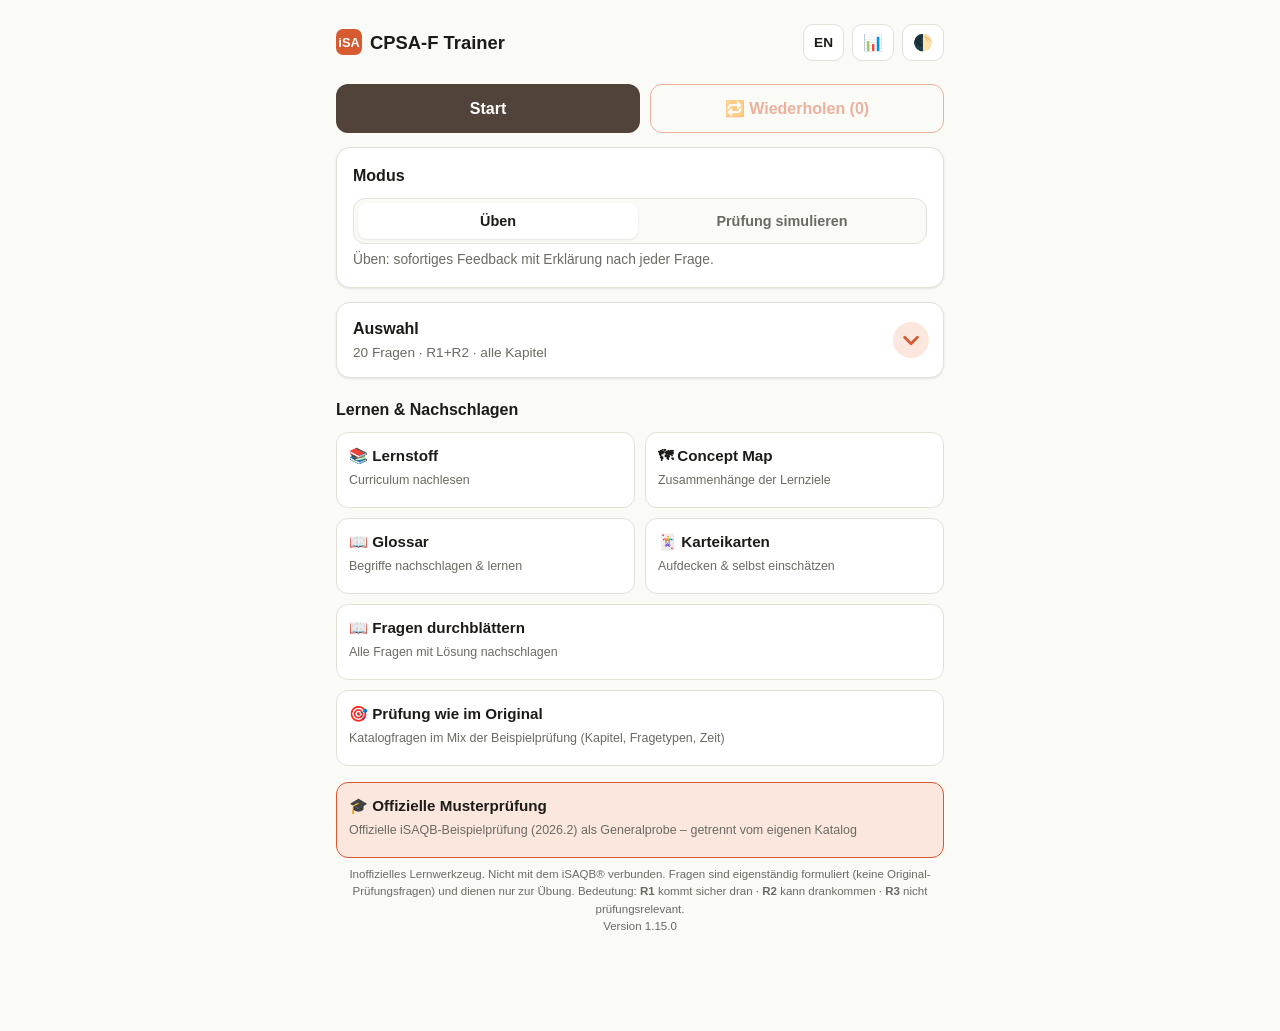
==== index.html @ 464d108c "Work in review findings" ====
<!DOCTYPE html>
<html lang="de">
<head>
<meta charset="UTF-8">
<meta name="viewport" content="width=device-width, initial-scale=1, viewport-fit=cover">
<meta name="theme-color" content="#d85a30">
<meta name="apple-mobile-web-app-capable" content="yes">
<meta name="apple-mobile-web-app-status-bar-style" content="black-translucent">
<meta name="apple-mobile-web-app-title" content="iSAQB Trainer">
<title>iSAQB CPSA-F Trainer</title>
<link rel="stylesheet" href="css/styles.css">
</head>
<body>
<div class="app">
  <header class="top">
    <button class="iconbtn hidden" id="navBack" data-i18n="common.back" style="font-weight:600;font-size:.9rem">← Zurück</button>
    <h1 id="navTitle"><span class="logo">iSA</span> CPSA-F Trainer</h1>
    <div style="display:flex;gap:8px">
      <button class="iconbtn" id="langBtn" title="Language / Sprache" style="font-weight:700;font-size:.85rem">EN</button>
      <button class="iconbtn" id="statsBtn" data-i18n-title="hdr.stats" title="Statistik">📊</button>
      <button class="iconbtn" id="themeBtn" data-i18n-title="hdr.theme" title="Design">🌓</button>
    </div>
  </header>

  <!-- HOME -->
  <section id="home">
    <div class="card" id="resumeCard" style="display:none;border-color:var(--accent)">
      <h2 data-i18n="home.resumeTitle">⏸ Unterbrochene Runde</h2>
      <p class="hint" id="resumeInfo"></p>
      <div class="row" style="margin-top:12px">
        <button class="btn" id="resumeBtn" data-i18n="home.resume" style="flex:2">▶ Fortsetzen</button>
        <button class="btn ghost" id="discardBtn" data-i18n="home.discard" style="flex:1">Verwerfen</button>
      </div>
    </div>
    <div class="row homeactions">
      <button class="btn" id="startBtn" data-i18n="home.start" style="flex:1.5">Start</button>
      <button class="btn secondary" id="srsBtn" style="flex:1.5;padding-left:8px;padding-right:8px;white-space:nowrap">🔁 Wiederholen (0)</button>
    </div>

    <div class="card" style="margin-top:14px">
      <h2 data-i18n="home.mode">Modus</h2>
      <div class="seg" id="modeSeg">
        <button data-mode="practice" class="active" data-i18n="mode.practice">Üben</button>
        <button data-mode="exam" data-i18n="mode.exam">Prüfung simulieren</button>
      </div>
      <p class="hint" id="modeHint">Üben: sofortiges Feedback mit Erklärung nach jeder Frage.</p>
    </div>

    <details class="card seldet" id="selDetails">
      <summary><span class="seltitle" data-i18n="home.sel">Auswahl</span><span class="selsum" id="selSummary"></span></summary>
      <h3 class="selh"><span data-i18n="home.chapters">Kapitel</span> <span class="count-tag" id="chapCount"></span></h3>
      <div class="chips" id="chapterChips"></div>

      <h3 class="selh" data-i18n="home.relevance">Prüfungsrelevanz</h3>
      <div class="chips" id="rChips">
        <span class="chip r active" data-r="R1" data-i18n="r1.chip">R1 · kommt sicher</span>
        <span class="chip r active" data-r="R2" data-i18n="r2.chip">R2 · kann drankommen</span>
        <span class="chip r" data-r="R3" data-i18n="r3.chip">R3 · nicht prüfungsrelevant</span>
      </div>
      <p class="hint" data-i18n="relevance.hint">Standard: R1 + R2. R3 dient nur dem Verständnis.</p>

      <h3 class="selh" data-i18n="home.moreOptions">Weitere Optionen</h3>
      <div class="chips">
        <span class="chip" id="onlyBookmarks" data-i18n="opt.bookmarks">☆ Nur Lesezeichen</span>
        <span class="chip" id="onlyWrong" data-i18n="opt.wrong">✕ Nur falsch beantwortete</span>
        <span class="chip active" id="spacedRep" data-i18n="opt.spaced">↻ Fehler bevorzugen</span>
        <span class="chip active" id="shuffleOpts" data-i18n="opt.shuffle">🔀 Antworten mischen</span>
      </div>
      <label style="display:block;margin-top:12px;font-size:.9rem">
        <span data-i18n="home.numLabel">Anzahl Fragen pro Runde:</span> <b id="numLabel">20</b> <span data-i18n="home.of">von</span> <span id="poolTotal">–</span> <span data-i18n="home.available">verfügbaren</span>
        <input type="range" id="numRange" min="5" max="60" step="5" value="20" style="width:100%;margin-top:6px">
      </label>
    </details>

    <h2 class="homeh" data-i18n="home.learn">Lernen &amp; Nachschlagen</h2>
    <div class="tiles">
      <button class="tile" id="refBtn"><b data-i18n="home.ref">📚 Lernstoff</b><small data-i18n="tile.ref">Curriculum nachlesen</small></button>
      <button class="tile" id="cmBtn"><b data-i18n="home.cm">🗺 Concept Map</b><small data-i18n="tile.cm">Zusammenhänge der Lernziele</small></button>
      <button class="tile" id="glossaryBtn"><b data-i18n="home.glossary">📖 Glossar</b><small data-i18n="tile.gl">Begriffe nachschlagen &amp; lernen</small></button>
      <button class="tile" id="flashBtn"><b data-i18n="home.flash">🃏 Karteikarten</b><small data-i18n="tile.fl">Aufdecken &amp; selbst einschätzen</small></button>
    </div>
    <button class="tile wide" id="browseBtn"><b data-i18n="home.browse">📖 Fragen durchblättern</b><small data-i18n="tile.br">Alle Fragen mit Lösung nachschlagen</small></button>

    <button class="tile wide" id="origMixBtn"><b data-i18n="home.origMix">🎯 Prüfung wie im Original</b><small data-i18n="tile.origMix">Katalogfragen im Mix der Beispielprüfung (Kapitel, Fragetypen, Zeit)</small></button>

    <button class="tile mock" id="mockBtn"><b data-i18n="home.mock">🎓 Offizielle Musterprüfung</b><small data-i18n="tile.mock">Offizielle iSAQB-Beispielprüfung (2026.2) als Generalprobe – getrennt vom eigenen Katalog</small></button>

    <footer class="disc">
      <span data-i18n="footer.disc">Inoffizielles Lernwerkzeug. Nicht mit dem iSAQB® verbunden. Fragen sind eigenständig
      formuliert (keine Original-Prüfungsfragen) und dienen nur zur Übung.
      Bedeutung: <b>R1</b> kommt sicher dran · <b>R2</b> kann drankommen · <b>R3</b> nicht prüfungsrelevant.</span>
      <br>Version <span id="appVersion">1.15.0</span>
    </footer>
  </section>

  <!-- QUIZ -->
  <section id="quiz" class="hidden">
    <div class="qmeta">
      <span id="qCounter">Frage 1/20</span>
      <span id="qScore"></span>
    </div>
    <div class="progress"><i id="progBar" style="width:0%"></i></div>
    <div class="card">
      <div class="qmeta" style="margin-bottom:6px">
        <span><span class="badge" id="qBadge">R1</span> <span class="pts" id="qPts" style="display:none"></span> <span class="lz" id="qChapter" style="margin:0"></span></span>
        <button class="bookmark" id="qBookmark" data-i18n-title="q.bookmark" title="Lesezeichen">☆</button>
      </div>
      <div class="qtext" id="qText"></div>
      <div class="qtype" id="qType"></div>
      <div id="optList"></div>
      <div id="explainBox"></div>
    </div>
  </section>

  <!-- RESULT -->
  <section id="result" class="hidden">
    <div class="card">
      <div class="result-big">
        <div class="score" id="resScore">0%</div>
        <div class="pass" id="resPass"></div>
        <p class="hint" id="resDetail"></p>
      </div>
    </div>
    <div class="card">
      <h2 data-i18n="result.byChapter">Ergebnis pro Kapitel</h2>
      <div id="resByChapter"></div>
    </div>
    <button class="btn secondary" id="reviewAnswersBtn" data-i18n="result.review">🔍 Antworten durchsehen</button>
    <button class="btn" id="againBtn" data-i18n="result.again" style="margin-top:10px">Neue Runde</button>
    <button class="btn secondary" id="reviewWrongBtn" data-i18n="result.reviewWrong" style="margin-top:10px">Falsche wiederholen</button>
    <button class="btn ghost" id="homeBtn" data-i18n="result.home" style="margin-top:10px">Zur Startseite</button>
  </section>

  <!-- STATS -->
  <section id="stats" class="hidden">
    <div class="card">
      <h2 data-i18n="stats.total">Gesamtfortschritt</h2>
      <div class="stat-grid">
        <div class="stat"><div class="num" id="stSeen">0</div><div class="lbl" data-i18n="stats.seen">bearbeitet</div></div>
        <div class="stat"><div class="num" id="stAcc">–</div><div class="lbl" data-i18n="stats.acc">Trefferquote</div></div>
        <div class="stat"><div class="num" id="stMastered">0</div><div class="lbl" data-i18n="stats.mastered">sicher (3× richtig)</div></div>
        <div class="stat"><div class="num" id="stBookmarks">0</div><div class="lbl" data-i18n="stats.bookmarks">Lesezeichen</div></div>
      </div>
    </div>
    <div class="card"><h2 data-i18n="stats.readiness">Prüfungsreife (Schätzung)</h2><div id="readiness"></div></div>
    <div class="card"><h2 data-i18n="stats.coverage">Abdeckung</h2><div id="statCoverage"></div></div>
    <div class="card"><h2 data-i18n="stats.byR">Trefferquote nach Prüfungsrelevanz</h2><div id="statByR"></div></div>
    <div class="card"><h2 data-i18n="stats.byType">Trefferquote nach Fragetyp</h2><div id="statByType"></div><p class="hint" data-i18n="stats.typeHint">A = Einfachauswahl · P = Mehrfachauswahl · K = Zuordnung</p></div>
    <div class="card">
      <h2 data-i18n="stats.byChapter">Trefferquote pro Kapitel</h2>
      <div id="statByChapter"></div>
    </div>
    <div class="card"><h2 data-i18n="stats.weak">Schwächste Kapitel</h2><div id="statWeak"></div></div>
    <div class="card"><h2 data-i18n="stats.examHist">Prüfungshistorie</h2><div id="statExamHist"></div></div>
    <button class="btn secondary" id="dataBtn" data-i18n="stats.data">💾 Daten sichern / laden</button>
    <button class="btn ghost" id="resetBtn" data-i18n="home.reset" style="margin-top:10px">Fortschritt zurücksetzen</button>
    <button class="btn ghost" id="statsHomeBtn" data-i18n="common.back" style="margin-top:10px">Zurück</button>
  </section>

  <!-- DATA (Export/Import) -->
  <section id="data" class="hidden">
    <div class="card">
      <h2 data-i18n="data.exportTitle">Fortschritt sichern (Export)</h2>
      <p class="hint" data-i18n="data.exportHint">Diesen Text kopieren oder als Datei speichern – als Backup oder um ihn auf einem anderen Gerät/Browser einzuspielen.</p>
      <textarea id="exportArea" class="ta" rows="5" readonly></textarea>
      <div class="row" style="margin-top:8px">
        <button class="btn secondary" id="copyExportBtn" data-i18n="data.copy">Kopieren</button>
        <button class="btn secondary" id="downloadExportBtn" data-i18n="data.asFile">Als Datei</button>
      </div>
    </div>
    <div class="card">
      <h2 data-i18n="data.importTitle">Fortschritt laden (Import)</h2>
      <p class="hint" data-i18n="data.importHint">Gesicherten Text einfügen und importieren. <b>Achtung:</b> ersetzt den aktuellen Fortschritt auf diesem Gerät.</p>
      <textarea id="importArea" class="ta" rows="5" data-i18n-ph="data.importPh" placeholder="Hier den gesicherten Text einfügen …"></textarea>
      <button class="btn" id="importBtn" data-i18n="data.import" style="margin-top:8px">Importieren</button>
    </div>
    <button class="btn ghost" id="dataHomeBtn" data-i18n="data.backToStats">Zurück zur Statistik</button>
  </section>

  <!-- FLASHCARDS -->
  <section id="flash" class="hidden">
    <div class="qmeta"><span id="flashCounter">Karte 1/1</span><span id="flashScore"></span></div>
    <div class="progress"><i id="flashProg" style="width:0%"></i></div>
    <div class="card">
      <div class="qmeta" style="margin-bottom:6px"><span><span class="badge" id="flashBadge">R1</span> <span class="lz" id="flashChapter" style="margin:0"></span></span></div>
      <div class="qtext" id="flashQ"></div>
      <div id="flashBody"></div>
    </div>
  </section>

  <!-- BROWSE -->
  <section id="browse" class="hidden">
    <div class="card"><h2 id="browseTitle" data-i18n="browse.title">Fragen durchblättern</h2><p class="hint" data-i18n="browse.hint">Tippe eine Frage an, um die Lösung ein-/auszublenden. Nutzt die Filter (Kapitel & Prüfungsrelevanz) von der Startseite.</p></div>
    <div id="browseList"></div>
    <button class="btn ghost" id="browseHomeBtn" data-i18n="common.back">Zurück</button>
  </section>

  <!-- LERNSTOFF / REFERENZ -->
  <section id="reference" class="hidden">
    <button class="btn secondary hidden" id="refBackBtn" style="margin:0 0 12px">← Zurück</button>
    <div class="card">
      <h2 data-i18n="ref.title">📚 Lernstoff</h2>
      <div id="refIntro" class="refintro"></div>
      <input id="refSearch" class="refsearch" type="search" data-i18n-ph="ref.searchPh" placeholder="Suchen: Thema, Stichwort oder LZ-Nummer …" autocomplete="off">
    </div>
    <div id="refList"></div>
    <button class="btn ghost" id="refHomeBtn" data-i18n="common.back">Zurück</button>
  </section>

  <!-- CONCEPT MAP -->
  <section id="conceptmap" class="hidden">
    <div class="card">
      <h2 data-i18n="cm.title">🗺 Concept Map</h2>
      <p class="hint" data-i18n="cm.hint">Zeigt Zusammenhänge zwischen den 38 Lernzielen. Lernziel antippen → Kurzbeschreibung, Verknüpfungen und „Im Lernstoff öffnen".</p>
    </div>
    <div class="cm-controls">
      <div class="cm-legend">
        <span class="cm-legend-item"><span class="cm-dot r1"></span><span data-i18n="cm.r1">R1 · wird geprüft</span></span>
        <span class="cm-legend-item"><span class="cm-dot r2"></span><span data-i18n="cm.r2">R2 · kann geprüft werden</span></span>
        <span class="cm-legend-item"><span class="cm-dot r3"></span><span data-i18n="cm.r3">R3 · nicht geprüft</span></span>
      </div>
      <div class="cm-toggle-row">
        <span data-i18n="cm.onlyR12">Nur R1/R2</span>
        <label class="cm-switch"><input type="checkbox" id="cmR3toggle" onchange="cmToggleR3(this.checked)"><span class="cm-track"></span><span class="cm-knob"></span></label>
      </div>
    </div>
    <div id="cmDetail" class="cm-detail"><div class="cm-placeholder" data-i18n="cm.placeholder">Wähle ein Lernziel aus der Übersicht, um Details und Verknüpfungen zu sehen.</div></div>
    <div class="cm-grid" id="cmGrid"></div>
    <button class="btn ghost" id="cmHomeBtn" data-i18n="common.back" style="margin-top:14px">Zurück</button>
  </section>

  <!-- GLOSSAR -->
  <section id="glossary" class="hidden">
    <div class="card">
      <h2 id="glTitle">📖 Glossar</h2>
      <div id="glIntro" class="refintro"></div>
      <input id="glSearch" class="refsearch" type="search" placeholder="Begriff suchen …" autocomplete="off">
      <div id="glFilter" class="chips" style="margin-top:10px">
        <span class="chip r active" data-r="R1">R1</span>
        <span class="chip r active" data-r="R2">R2</span>
        <span class="chip r active" data-r="R3">R3</span>
      </div>
      <button class="btn secondary" id="glStudyBtn" style="margin-top:10px">🃏 Begriffe lernen</button>
    </div>
    <div id="glProgress"></div>
    <div id="glList"></div>
    <div id="glStudy" class="hidden"></div>
    <button class="btn ghost" id="glHomeBtn" data-i18n="common.back">Zurück</button>
  </section>

  <!-- MUSTERPRÜFUNG (offizielle iSAQB-Beispielprüfung) -->
  <section id="mockexam" class="hidden">
    <div class="card">
      <h2 data-i18n="mock.title">🎓 Offizielle Musterprüfung</h2>
      <p class="hint" id="mockMeta"></p>
      <p data-i18n="mock.desc" style="font-size:.92rem;margin:12px 0 0">Dies ist die offizielle <b>iSAQB®-CPSA-F®-Beispielprüfung</b> (Dokumentversion 2026.2) — dieselben 38 Fragen wie im offiziellen PDF, im echten Prüfungsformat mit Timer, Punkten und 60-%-Grenze. Ideal als Generalprobe kurz vor der echten Prüfung.</p>
      <p class="hint" id="mockLast" style="display:none;margin-top:10px"></p>
      <button class="btn" id="mockStartBtn" data-i18n="mock.start" style="margin-top:14px">Musterprüfung starten</button>
      <p class="hint" data-i18n="mock.source" style="margin-top:14px">Quelle &amp; © <b>iSAQB® e. V.</b> — CPSA-F® Beispielprüfung 2026.2 (Curriculum 2025.1). Nutzung zur Prüfungsvorbereitung gemäß den Nutzungsbedingungen der Beispielprüfung. <a href="https://public.isaqb.org/foundation-exam-questions/mock-de.pdf" target="_blank" rel="noopener">Original-PDF</a></p>
    </div>
    <button class="btn ghost" id="mockHomeBtn" data-i18n="common.back" style="margin-top:4px">Zurück</button>
  </section>

  <!-- REVIEW -->
  <section id="review" class="hidden">
    <div class="card">
      <h2 id="reviewTitle" data-i18n="review.title">Antworten durchsehen</h2>
      <p class="hint" data-i18n="review.hint">Falsch oder nur teilweise richtig beantwortete Fragen – mit deiner Wahl und der richtigen Lösung.</p>
    </div>
    <div id="reviewList"></div>
    <button class="btn ghost" id="reviewBackBtn" data-i18n="review.back" style="margin-top:4px">Zurück zum Ergebnis</button>
  </section>
</div>

<!-- FIXED ACTION BAR (quiz) -->
<div class="fixedbar hidden" id="quizBar">
  <div class="inner">
    <button class="btn secondary" id="quitBtn" data-i18n="bar.pause" style="flex:0 0 90px">Pause</button>
    <button class="btn secondary hidden" id="prevBtn" style="flex:0 0 110px">← Zurück</button>
    <button class="btn" id="primaryBtn">Prüfen</button>
  </div>
</div>

<!-- FIXED ACTION BAR (flashcards) -->
<div class="fixedbar hidden" id="flashBar">
  <div class="inner" id="flashActions"></div>
</div>

<script src="js/questions.js"></script>
<script src="js/questions_en.js"></script>
<script src="js/reference.js"></script>
<script src="js/reference_en.js"></script>
<script src="js/conceptmap.js"></script>
<script src="js/conceptmap_en.js"></script>
<script src="js/glossary.js"></script>
<script src="js/mockexam.js"></script>
<script src="js/store.js"></script>
<script src="js/i18n.js"></script>
<script src="js/quiz.js"></script>
<script src="js/screens.js"></script>
<script src="js/app.js"></script>
<script src="js/update.js"></script>
</body>
</html>
---- css/styles.css ----
:root{
    --bg:#fafaf7; --card:#ffffff; --text:#1c1b18; --muted:#6b6a63;
    --border:#e3e1d7; --accent:#d85a30; --accent-soft:#fbe7dd; --primary:#52433a;
    --correct:#0f6e56; --correct-bg:#e1f5ee; --wrong:#c0392b; --wrong-bg:#f7ddd7;
    --r1:#0f6e56; --r1-bg:#e1f5ee; --r1-bd:#5dcaa5;
    --r2:#185fa5; --r2-bg:#e6f1fb; --r2-bd:#85b7eb;
    --r3:#86847a; --r3-bg:#f1efe8; --r3-bd:#c9c7bc;
    --shadow:0 1px 3px rgba(0,0,0,.06),0 1px 2px rgba(0,0,0,.04);
  }
  @media (prefers-color-scheme: dark){
    :root{
      --bg:#161613; --card:#201f1b; --text:#edebe2; --muted:#a8a69b;
      --border:#38362e; --accent:#cf7f60; --accent-soft:#33231a; --primary:#6e5a4c;
      --correct:#5dcaa5; --correct-bg:#14332b; --wrong:#e8836f; --wrong-bg:#3a1e18;
      --r1:#5dcaa5; --r1-bg:#14332b; --r1-bd:#1d6e56;
      --r2:#85b7eb; --r2-bg:#12283a; --r2-bd:#1d5c95;
      --r3:#8b8980; --r3-bg:#26251e; --r3-bd:#3d3b32;
      --shadow:0 1px 3px rgba(0,0,0,.4);
    }
  }
  [data-theme="light"]{
    --bg:#fafaf7; --card:#ffffff; --text:#1c1b18; --muted:#6b6a63; --border:#e3e1d7;
    --accent:#d85a30; --accent-soft:#fbe7dd; --primary:#52433a; --correct:#0f6e56; --correct-bg:#e1f5ee;
    --wrong:#c0392b; --wrong-bg:#f7ddd7;
    --r1:#0f6e56; --r1-bg:#e1f5ee; --r1-bd:#5dcaa5;
    --r2:#185fa5; --r2-bg:#e6f1fb; --r2-bd:#85b7eb;
    --r3:#86847a; --r3-bg:#f1efe8; --r3-bd:#c9c7bc;
  }
  [data-theme="dark"]{
    --bg:#161613; --card:#201f1b; --text:#edebe2; --muted:#a8a69b; --border:#38362e;
    --accent:#cf7f60; --accent-soft:#33231a; --primary:#6e5a4c; --correct:#5dcaa5; --correct-bg:#14332b;
    --wrong:#e8836f; --wrong-bg:#3a1e18;
    --r1:#5dcaa5; --r1-bg:#14332b; --r1-bd:#1d6e56;
    --r2:#85b7eb; --r2-bg:#12283a; --r2-bd:#1d5c95;
    --r3:#8b8980; --r3-bg:#26251e; --r3-bd:#3d3b32;
  }
  *{box-sizing:border-box;-webkit-tap-highlight-color:transparent}
  html,body{margin:0;padding:0}
  body{
    font-family:-apple-system,BlinkMacSystemFont,"Segoe UI",Roboto,Helvetica,Arial,sans-serif;
    background:var(--bg);color:var(--text);line-height:1.5;
    padding:0 env(safe-area-inset-right) env(safe-area-inset-bottom) env(safe-area-inset-left);
    -webkit-text-size-adjust:100%;
  }
  .app{max-width:640px;margin:0 auto;padding:0 16px 96px}
  header.top{display:flex;align-items:center;justify-content:space-between;margin:0 -16px 12px;padding:calc(env(safe-area-inset-top,0px) + 24px) 16px 10px;gap:8px;position:sticky;top:0;z-index:6;background:var(--bg);border-bottom:1px solid transparent}
  header.top.sub{border-bottom-color:var(--border)}
  header.top.sub h1{display:none}
  #navBack{margin-right:auto;min-height:40px}
  header.top h1{font-size:1.15rem;margin:0;display:flex;align-items:center;gap:8px}
  .logo{width:26px;height:26px;border-radius:7px;background:var(--accent);color:#fff;display:grid;place-items:center;font-weight:700;font-size:.8rem}
  .iconbtn{background:var(--card);border:1px solid var(--border);border-radius:10px;padding:8px 10px;color:var(--text);font-size:1rem;cursor:pointer}
  .card{background:var(--card);border:1px solid var(--border);border-radius:14px;padding:16px;box-shadow:var(--shadow);margin-bottom:14px}
  h2{font-size:1rem;margin:0 0 10px}
  p.hint{color:var(--muted);font-size:.86rem;margin:6px 0 0}
  .chips{display:flex;flex-wrap:wrap;gap:8px}
  .chip{border:1px solid var(--border);background:var(--card);color:var(--text);border-radius:999px;padding:8px 12px;font-size:.85rem;cursor:pointer;user-select:none;transition:all .12s}
  .chip.active{background:var(--accent-soft);border-color:var(--accent);color:var(--accent)}
  .chip.r.active{opacity:1}
  .chip.r[data-r="R1"].active{background:var(--r1-bg);border-color:var(--r1-bd);color:var(--r1)}
  .chip.r[data-r="R2"].active{background:var(--r2-bg);border-color:var(--r2-bd);color:var(--r2)}
  .chip.r[data-r="R3"].active{background:var(--r3-bg);border-color:var(--r3-bd);color:var(--r3)}
  .btn{display:block;width:100%;border:none;border-radius:12px;padding:14px;font-size:1rem;font-weight:600;cursor:pointer;background:var(--primary);color:#fff;margin-top:8px}
  .btn.secondary{background:transparent;color:var(--accent);border:1px solid var(--accent)}
  .btn.ghost{background:transparent;color:var(--muted);border:1px solid var(--border);font-weight:500}
  .btn:disabled{opacity:.45;cursor:not-allowed}
  .row{display:flex;gap:10px}
  .row .btn{margin-top:0}
  .seg{display:flex;background:var(--bg);border:1px solid var(--border);border-radius:12px;padding:4px;gap:4px}
  .seg button{flex:1;border:none;background:transparent;color:var(--muted);padding:10px;border-radius:9px;font-size:.9rem;font-weight:600;cursor:pointer}
  .seg button.active{background:var(--card);color:var(--text);box-shadow:var(--shadow)}
  /* Quiz */
  .qmeta{display:flex;align-items:center;justify-content:space-between;margin-bottom:10px;font-size:.8rem;color:var(--muted)}
  .badge{display:inline-block;font-size:.72rem;font-weight:700;padding:3px 8px;border-radius:999px;border:1px solid var(--border)}
  .badge.r1{background:var(--r1-bg);color:var(--r1);border-color:var(--r1-bd)}
  .badge.r2{background:var(--r2-bg);color:var(--r2);border-color:var(--r2-bd)}
  .badge.r3{background:var(--r3-bg);color:var(--r3);border-color:var(--r3-bd)}
  .progress{height:6px;background:var(--border);border-radius:999px;overflow:hidden;margin-bottom:14px}
  .progress > i{display:block;height:100%;background:var(--accent);transition:width .25s}
  .qtext{font-size:1.08rem;font-weight:600;margin:4px 0 4px}
  .qtype{font-size:.78rem;color:var(--muted);margin-bottom:12px}
  .pts{display:inline-block;font-size:.72rem;font-weight:700;padding:3px 8px;border-radius:999px;background:var(--accent-soft);color:var(--accent)}
  .timer{font-variant-numeric:tabular-nums;font-weight:700}
  .timer.warn{color:var(--wrong)}
  .krow{border:1px solid var(--border);border-radius:12px;padding:10px 12px;margin-bottom:10px;background:var(--card)}
  .kstmt{font-size:.92rem;margin-bottom:8px}
  .kcats{display:flex;gap:8px}
  .kcat{flex:1;border:1.5px solid var(--border);background:var(--card);color:var(--text);border-radius:9px;padding:10px 8px;font-size:.82rem;font-weight:600;cursor:pointer;line-height:1.2}
  .kcat.sel{border-color:var(--accent);background:var(--accent-soft);color:var(--accent)}
  .kcat.correct{border-color:var(--correct);background:var(--correct-bg);color:var(--correct)}
  .kcat.wrong{border-color:var(--wrong);background:var(--wrong-bg);color:var(--wrong)}
  .kcat.miss{border-style:dashed;border-color:var(--correct);color:var(--correct)}
  .kcat:disabled{cursor:default}
  .revopt{padding:7px 10px;border-radius:8px;margin:4px 0;font-size:.9rem;border:1px solid var(--border)}
  .revopt.revok{background:var(--correct-bg);border-color:var(--correct);color:var(--correct)}
  .revopt.revno{background:var(--wrong-bg);border-color:var(--wrong);color:var(--wrong)}
  .revrow{padding:7px 0;font-size:.9rem;border-bottom:1px solid var(--border)}
  .revrow:last-child{border-bottom:none}
  .revok{color:var(--correct)}
  .revno{color:var(--wrong)}
  .ta{width:100%;box-sizing:border-box;font-family:ui-monospace,Menlo,Consolas,monospace;font-size:.8rem;border:1px solid var(--border);border-radius:8px;padding:8px;background:var(--bg);color:var(--text);resize:vertical}
  .weakrow{display:flex;align-items:center;justify-content:space-between;gap:10px;padding:8px 0;border-bottom:1px solid var(--border);font-size:.9rem}
  .weakrow:last-child{border-bottom:none}
  .weakrow button{flex:none;border:1px solid var(--accent);background:transparent;color:var(--accent);border-radius:8px;padding:6px 12px;font-size:.82rem;font-weight:600;cursor:pointer}
  .histrow{display:flex;align-items:center;justify-content:space-between;gap:8px;padding:7px 0;border-bottom:1px solid var(--border);font-size:.85rem}
  .histrow:last-child{border-bottom:none}
  .pill{display:inline-block;font-size:.72rem;font-weight:700;padding:2px 8px;border-radius:999px}
  .pill.ok{background:var(--correct-bg);color:var(--correct)}
  .pill.no{background:var(--wrong-bg);color:var(--wrong)}
  .pill.mid{background:var(--accent-soft);color:var(--accent)}
  .browsehd{font-weight:700;font-size:.9rem;color:var(--muted);margin:16px 2px 6px}
  .browsehead{cursor:pointer}
  .browsecard{padding:12px}
  .opt{display:flex;align-items:flex-start;gap:10px;border:1.5px solid var(--border);background:var(--card);border-radius:12px;padding:13px;margin-bottom:10px;cursor:pointer;transition:all .12s}
  .opt .mark{flex:none;width:22px;height:22px;border-radius:6px;border:2px solid var(--muted);display:grid;place-items:center;font-size:.8rem;color:transparent;margin-top:1px}
  .opt.single .mark{border-radius:50%}
  .opt.selected{border-color:var(--accent);background:var(--accent-soft)}
  .opt.selected .mark{border-color:var(--accent);background:var(--accent);color:#fff}
  .opt.correct{border-color:var(--correct);background:var(--correct-bg)}
  .opt.correct .mark{border-color:var(--correct);background:var(--correct);color:#fff}
  .opt.wrong{border-color:var(--wrong);background:var(--wrong-bg)}
  .opt.wrong .mark{border-color:var(--wrong);background:var(--wrong);color:#fff}
  .opt.missed{border-style:dashed;border-color:var(--correct)}
  .opt.missed .mark{border-color:var(--correct);color:var(--correct)}
  .opt.disabled{cursor:default}
  .optletter{display:inline-block;min-width:1.4em;font-weight:700;color:var(--muted);margin-right:4px}
  .opt.correct .optletter,.opt.missed .optletter{color:var(--correct)}
  .opt.wrong .optletter{color:var(--wrong)}
  .revopt.revmiss{background:transparent;border-style:dashed}
  .feedback{margin:6px 0 4px;font-size:.9rem}
  .fbhead{font-weight:700;font-size:1rem;margin-bottom:8px}
  .fbhead.ok{color:var(--correct)} .fbhead.no{color:var(--wrong)}
  .fbsec{border-radius:10px;padding:11px 13px;margin-bottom:8px;background:var(--card);border:1px solid var(--border);border-left-width:4px}
  .fbsec.ok{border-left-color:var(--correct)} .fbsec.no{border-left-color:var(--wrong)} .fbsec.sum{border-left-color:var(--accent);background:var(--accent-soft)}
  .fbtitle{font-size:.72rem;font-weight:700;letter-spacing:.06em;text-transform:uppercase;color:var(--muted);margin-bottom:6px}
  .fbsec p{margin:5px 0;line-height:1.45}
  .fbletter{display:inline-grid;place-items:center;width:1.5em;height:1.5em;border-radius:5px;font-size:.78rem;font-weight:700;margin-right:7px;background:var(--border);vertical-align:1px}
  .fbsec.ok .fbletter{background:var(--correct);color:#fff} .fbsec.no .fbletter{background:var(--wrong);color:#fff}
  .fbtag{font-size:.72rem;font-weight:700;color:var(--correct);border:1px dashed var(--correct);border-radius:5px;padding:0 5px;margin-right:6px}
  .fbmeta{font-size:.82rem;color:var(--muted)}
  .fbmore{margin:2px 0 6px;font-size:.88rem}
  .fbmore summary{cursor:pointer;color:var(--muted);font-weight:600;padding:4px 0}
  .fbmore p{margin:6px 0 6px 2px;line-height:1.45}
  .opt .optbody{flex:1;min-width:0}
  .optwhy{font-size:.82rem;color:var(--muted);margin-top:5px;line-height:1.4}
  .revwhy{font-size:.8rem;color:var(--muted);margin-top:4px;line-height:1.4}
  .explain{border-left:3px solid var(--accent);background:var(--accent-soft);border-radius:8px;padding:12px;margin:6px 0 4px;font-size:.9rem}
  .explain b{display:block;margin-bottom:4px}
  .lz{font-size:.76rem;color:var(--muted);margin-top:6px}
  .fixedbar{position:fixed;left:0;right:0;bottom:0;background:var(--card);border-top:1px solid var(--border);padding:12px 16px calc(12px + env(safe-area-inset-bottom));z-index:5}
  .fixedbar .inner{max-width:640px;margin:0 auto;display:flex;gap:10px}
  .fixedbar .btn{margin-top:0}
  .bookmark{background:none;border:none;color:var(--muted);font-size:1.3rem;cursor:pointer;padding:4px 6px}
  .bookmark.on{color:var(--r2)}
  /* Stats */
  .stat-grid{display:grid;grid-template-columns:1fr 1fr;gap:10px}
  .stat{background:var(--bg);border:1px solid var(--border);border-radius:12px;padding:12px;text-align:center}
  .stat .num{font-size:1.6rem;font-weight:700}
  .stat .lbl{font-size:.75rem;color:var(--muted)}
  .bar-row{display:flex;align-items:center;gap:10px;margin:8px 0;font-size:.85rem}
  .bar-row .name{flex:none;width:48px;font-weight:600}
  .bar{flex:1;height:9px;background:var(--border);border-radius:999px;overflow:hidden}
  .bar > i{display:block;height:100%;background:var(--accent)}
  .bar-row .pct{flex:none;width:64px;text-align:right;color:var(--muted)}
  .result-big{text-align:center;padding:8px 0 4px}
  .result-big .score{font-size:2.6rem;font-weight:800}
  .result-big .pass{font-size:1rem;font-weight:700;margin-top:4px}
  .pass.ok{color:var(--correct)} .pass.no{color:var(--wrong)}
  footer.disc{color:var(--muted);font-size:.72rem;text-align:center;margin-top:8px;padding:0 8px}
  a{color:var(--accent)}
  .hidden{display:none!important}
  .count-tag{font-size:.8rem;color:var(--muted);font-weight:500}

/* --- Lernstoff / Referenz --- */
.refintro{font-size:.88rem;color:var(--muted);margin-bottom:10px}
.refsearch{width:100%;box-sizing:border-box;padding:11px 12px;border:1.5px solid var(--border);border-radius:10px;background:var(--card);color:var(--text);font-size:.95rem}
.refchap{font-weight:700;font-size:.95rem;color:var(--muted);margin:18px 2px 8px}
.refitem{border:1px solid var(--border);background:var(--card);border-radius:12px;margin-bottom:8px;overflow:hidden}
.refitem-head{display:flex;align-items:center;gap:10px;padding:12px 14px;cursor:pointer}
.refitem-head:hover{background:var(--accent-soft)}
.refitem .rt{flex:1;font-weight:600;font-size:.94rem}
.refitem .lznum{font-size:.76rem;color:var(--muted);font-variant-numeric:tabular-nums}
.refbadge{flex:none;font-size:.68rem;font-weight:700;padding:2px 7px;border-radius:20px;border:1px solid var(--border);color:var(--muted)}
.refbadge.r1{background:var(--r1-bg);color:var(--r1);border-color:var(--r1-bd)}
.refbadge.r2{background:var(--r2-bg);color:var(--r2);border-color:var(--r2-bd)}
.refbadge.r3{background:var(--r3-bg);color:var(--r3);border-color:var(--r3-bd)}
/* Glossar */
.glitem{border:1px solid var(--border);background:var(--card);border-radius:12px;padding:12px 14px;margin-bottom:8px}
.glhead{display:flex;align-items:center;gap:8px;flex-wrap:wrap;margin-bottom:5px}
.glterm{font-weight:700;font-size:.98rem}
.glitem .lznum{font-size:.74rem;color:var(--muted);font-variant-numeric:tabular-nums;margin-left:auto}
.gldef{font-size:.9rem;line-height:1.45}
.glex{font-size:.85rem;color:var(--muted);margin-top:6px;line-height:1.4}
.glex b{color:var(--text)}
.glmerke{font-size:.85rem;color:var(--muted);margin-top:6px;padding-top:6px;border-top:1px dashed var(--border)}
.glmerke b{color:var(--accent)}
.glproghd{font-weight:700;font-size:.95rem;margin-bottom:6px}
.glcard{text-align:center}
.glprog{font-size:.78rem;color:var(--muted);margin-bottom:10px}
.glcardterm{font-size:1.25rem;font-weight:700;margin:8px 0 14px;display:flex;gap:10px;align-items:center;justify-content:center;flex-wrap:wrap}
.glcard .gldef{text-align:left}
.glcard .glmerke{text-align:left}
.glhintline{margin-top:10px}
.glbtns{margin-top:4px}
.glbtns2{display:flex;gap:8px;margin-top:10px}
.glbtns2 .btn{flex:1}
.glsetlbl{font-size:.78rem;letter-spacing:.04em;text-transform:uppercase;color:var(--muted);font-weight:700;margin:14px 0 6px}
.glask{font-size:.8rem;color:var(--muted);font-weight:700;letter-spacing:.03em;text-transform:uppercase;margin-bottom:8px}
.glanswer{margin-top:12px;padding-top:10px;border-top:1px dashed var(--border)}
.glanswer .glcardterm{margin:0 0 6px}
.glverdict{margin-top:12px;font-weight:700;font-size:.88rem}
.glverdict.ok{color:var(--correct)}
.glverdict.no{color:var(--wrong)}
.glrep{color:var(--accent);font-weight:700}
.gldoneicon{font-size:2.2rem}
.glmiss{text-align:left;font-size:.88rem;margin-top:12px;padding:10px 12px;border-radius:10px;background:var(--accent-soft)}
.glkeys{text-align:center;font-size:.74rem;margin-top:10px}
@media (hover:none){ .glkeys{display:none} }
.refbody{padding:0 14px 14px;font-size:.9rem;line-height:1.5}
.refbody p{margin:8px 0}
.refbody ul{margin:8px 0;padding-left:20px}
.refbody li{margin:3px 0}
.refbody code{background:var(--accent-soft);padding:1px 5px;border-radius:5px;font-size:.85em}
.refbody h4{font-size:.78rem;letter-spacing:.05em;text-transform:uppercase;color:var(--muted);margin:14px 0 4px}
.rl{font-size:.68rem;font-weight:700;padding:0 5px;border-radius:10px;border:1px solid var(--border);color:var(--muted);vertical-align:1px;white-space:nowrap}
.rl.r1{background:var(--r1-bg);color:var(--r1);border-color:var(--r1-bd)}
.rl.r2{background:var(--r2-bg);color:var(--r2);border-color:var(--r2-bd)}
.rl.r3{background:var(--r3-bg);color:var(--r3);border-color:var(--r3-bd)}
.refbox{border-radius:10px;padding:9px 12px;margin:10px 0;border-left:4px solid var(--border);background:var(--bg)}
.refbox > b:first-child{display:block;font-size:.74rem;letter-spacing:.05em;text-transform:uppercase;margin-bottom:3px}
.refbox p{margin:4px 0} .refbox ul{margin:4px 0}
.refbox.trap{border-left-color:var(--wrong);background:var(--wrong-bg)} .refbox.trap > b:first-child{color:var(--wrong)}
.refbox.memo{border-left-color:var(--accent);background:var(--accent-soft)} .refbox.memo > b:first-child{color:var(--accent)}
.refbox.extra{border:1px dashed var(--border);border-left:4px dashed var(--muted);background:transparent;color:var(--muted);font-size:.86rem}
.refbox.extra > b:first-child{color:var(--muted)}
.refitem.open{border-color:var(--accent)}
.refitem.flash{animation:refflash 1.3s ease}
@keyframes refflash{0%,45%{background:var(--accent-soft)}100%{background:var(--card)}}
.lzlink{cursor:pointer;text-decoration:underline;text-decoration-style:dotted;text-underline-offset:2px}
.lzlink:hover{color:var(--accent)}

/* --- Concept Map --- */
.cm-controls{display:flex;flex-wrap:wrap;align-items:center;gap:14px;padding:12px 14px;background:var(--card);border:1px solid var(--border);border-radius:12px;margin-bottom:14px;font-size:.82rem}
.cm-legend{display:flex;gap:12px;flex-wrap:wrap}
.cm-legend-item{display:flex;align-items:center;gap:6px;color:var(--muted)}
.cm-dot{width:9px;height:9px;border-radius:50%;flex-shrink:0}
.cm-dot.r1{background:var(--r1-bd)} .cm-dot.r2{background:var(--r2-bd)} .cm-dot.r3{background:var(--r3-bd)}
.cm-toggle-row{display:flex;align-items:center;gap:8px;margin-left:auto}
.cm-switch{position:relative;width:34px;height:19px;flex-shrink:0}
.cm-switch input{opacity:0;width:100%;height:100%;margin:0;position:absolute;cursor:pointer;z-index:1}
.cm-track{position:absolute;inset:0;background:var(--border);border-radius:10px;transition:background .15s}
.cm-switch input:checked ~ .cm-track{background:var(--accent)}
.cm-knob{position:absolute;top:2px;left:2px;width:15px;height:15px;border-radius:50%;background:var(--card);transition:transform .15s;box-shadow:0 0 0 1px rgba(0,0,0,.08)}
.cm-switch input:checked ~ .cm-knob{transform:translateX(15px)}
.cm-detail{background:var(--card);border:1px solid var(--border);border-radius:12px;padding:14px 16px;margin-bottom:14px;min-height:80px}
.cm-placeholder{color:var(--muted);font-size:.86rem}
.cm-dtitle{display:flex;align-items:baseline;gap:10px;margin-bottom:6px;flex-wrap:wrap}
.cm-dcode{font-family:ui-monospace,SFMono-Regular,Menlo,monospace;font-weight:700;font-size:.82rem;color:var(--accent)}
.cm-dname{font-size:1rem;font-weight:600}
.cm-dtag{font-size:.66rem;padding:2px 7px;border-radius:20px;border:1px solid var(--border)}
.cm-reset{margin-left:auto;font-size:.78rem;color:var(--muted);background:none;border:none;cursor:pointer;font-family:inherit}
.cm-reset:hover{color:var(--accent)}
.cm-ddesc{font-size:.88rem;color:var(--muted);margin:4px 0 8px}
.cm-drel-label{font-size:.78rem;color:var(--muted);margin-bottom:6px}
.cm-drel-list{display:flex;flex-direction:column;gap:6px}
.cm-drel-row{display:flex;align-items:baseline;gap:8px;font-size:.8rem;color:var(--muted)}
.cm-drel-row button{font-family:ui-monospace,monospace;font-size:.74rem;font-weight:600;border:1px solid var(--border);background:var(--bg);color:var(--text);border-radius:6px;padding:2px 7px;cursor:pointer;flex-shrink:0}
.cm-drel-row button:hover{border-color:var(--accent);color:var(--accent)}
.cm-grid{display:grid;grid-template-columns:repeat(auto-fit,minmax(230px,1fr));gap:12px;align-items:start}
.cm-card{background:var(--card);border:1px solid var(--border);border-radius:12px;padding:13px 15px 15px}
.cm-card.cm-ch6{opacity:.62}
.cm-card h3{font-size:.9rem;font-weight:600;margin:0}
.cm-sub{font-size:.72rem;color:var(--muted);margin:2px 0 10px}
.cm-chips{display:flex;flex-wrap:wrap;gap:6px}
.cm-chip{font-family:ui-monospace,SFMono-Regular,Menlo,monospace;font-size:.76rem;font-weight:600;border-radius:6px;padding:4px 8px;cursor:pointer;border:1px solid transparent;transition:transform .12s,box-shadow .12s}
.cm-chip.tier-r1{background:var(--r1-bg);color:var(--r1);border-color:var(--r1-bd)}
.cm-chip.tier-r2{background:var(--r2-bg);color:var(--r2);border-color:var(--r2-bd)}
.cm-chip.tier-r3{background:var(--r3-bg);color:var(--r3);border-color:var(--r3-bd)}
.cm-chip.selected{transform:scale(1.08);box-shadow:0 0 0 2px var(--accent);border-color:var(--accent)!important}
.cm-chip.related{box-shadow:0 0 0 2px currentColor}
.cm-chip.dimmed{opacity:.3}
.cm-chip{display:inline-flex;flex-direction:column;align-items:flex-start;gap:1px;text-align:left;line-height:1.2}
.cm-chip .cm-num{font-size:.7rem;opacity:.75}
.cm-chip .cm-short{font-family:system-ui,-apple-system,sans-serif;font-size:.78rem;font-weight:600}

input[type=range]{accent-color:var(--accent)}
input[type=checkbox]{accent-color:var(--accent)}

/* Startseite: Aktionen oben, Auswahl eingeklappt, Lern-Kacheln */
.homeactions{margin-bottom:0}.homeactions .btn{margin-top:0}
.seldet{padding:0}.seldet summary{list-style:none;cursor:pointer;padding:14px 16px;display:flex;flex-direction:column;gap:2px;min-height:48px}
.seldet summary::-webkit-details-marker{display:none}
.seldet summary{position:relative;padding-right:64px}
.seldet summary::after{content:"";position:absolute;right:14px;top:50%;width:36px;height:36px;margin-top:-18px;border-radius:50%;background:var(--accent-soft) url("data:image/svg+xml,%3Csvg xmlns='http://www.w3.org/2000/svg' viewBox='0 0 24 24' fill='none' stroke='%23d85a30' stroke-width='3' stroke-linecap='round' stroke-linejoin='round'%3E%3Cpath d='M5 9l7 7 7-7'/%3E%3C/svg%3E") center/22px no-repeat;transition:transform .2s}
.seldet[open] summary::after{transform:rotate(180deg)}
.seldet .seltitle{font-weight:700;font-size:1rem}.seldet .selsum{color:var(--muted);font-size:.85rem}
.seldet>:not(summary){margin-left:16px;margin-right:16px}.seldet>label{margin-bottom:16px}
.selh{font-size:.9rem;margin:16px 16px 8px;color:var(--muted);font-weight:600}
.seldet[open] summary{border-bottom:1px solid var(--border)}
.homeh{margin:20px 0 10px}
.tiles{display:grid;grid-template-columns:1fr 1fr;gap:10px}
.tile{display:flex;flex-direction:column;gap:4px;text-align:left;background:var(--card);color:var(--text);border:1px solid var(--border);border-radius:12px;padding:12px;cursor:pointer;font:inherit;min-height:76px}
.tile b{font-size:.95rem}.tile small{color:var(--muted);font-size:.78rem;line-height:1.3}
.tile.wide{width:100%;margin-top:10px}
.tile.mock{width:100%;margin-top:16px;border-color:var(--accent);background:var(--accent-soft)}
.tile:active{transform:scale(.98)}

/* Hinweis-Dialog (Update / überarbeitete Fragen) */
.modal{position:fixed;inset:0;background:rgba(0,0,0,.5);z-index:50;display:grid;place-items:center;padding:20px}
.modalbox{background:var(--card);color:var(--text);border:1px solid var(--border);border-radius:14px;padding:20px;max-width:420px;width:100%;box-shadow:0 10px 40px rgba(0,0,0,.3)}
.modalbox h2{margin:0 0 8px}.modalbox p{margin:0 0 12px;font-size:.92rem;color:var(--muted)}

/* Lernstoff: eingeklappte Vertiefung & Beispiele */
details.refdeep{margin:12px 0;border:1px dashed var(--border);border-radius:10px;background:transparent}
details.refdeep>summary{cursor:pointer;list-style:none;padding:10px 12px;font-weight:600;font-size:.88rem;color:var(--muted);min-height:44px;display:flex;align-items:center;gap:8px;flex-wrap:wrap}
details.refdeep>summary::-webkit-details-marker{display:none}
details.refdeep>summary::before{content:"▸";color:var(--muted)}
details.refdeep[open]>summary::before{content:"▾"}
details.refdeep[open]>summary{border-bottom:1px dashed var(--border)}
details.refdeep>:not(summary){margin-left:12px;margin-right:12px}
details.refdeep>.refdeepnote{font-size:.8rem;color:var(--muted);font-style:italic;margin-top:8px;margin-bottom:4px}
details.refdeep>:last-child{margin-bottom:12px}

/* iPhone: Notch-/Statusleisten-Bereich komplett abdecken, damit dort kein Inhalt durchscheint */
body::before{content:"";position:fixed;top:0;left:0;right:0;height:env(safe-area-inset-top,0px);background:var(--bg);z-index:7;pointer-events:none}

/* Lernstoff: „Auf einen Blick“ (visuelle Übersicht je Lernziel) */
:root{--gl-blue:#e8effd;--gl-yellow:#fdf3dc;--gl-green:#e6f5ec;--gl-pink:#fbe8ee;--gl-purple:#f1ecfa;--gl-blue-s:#6d8fe8;--gl-yellow-s:#d2a52c;--gl-green-s:#5fb27f;--gl-pink-s:#d8708f}
@media (prefers-color-scheme: dark){:root{--gl-blue:#1d2740;--gl-yellow:#352c14;--gl-green:#16301f;--gl-pink:#391d27;--gl-purple:#2a2340}}
[data-theme="light"]{--gl-blue:#e8effd;--gl-yellow:#fdf3dc;--gl-green:#e6f5ec;--gl-pink:#fbe8ee;--gl-purple:#f1ecfa}
[data-theme="dark"]{--gl-blue:#1d2740;--gl-yellow:#352c14;--gl-green:#16301f;--gl-pink:#391d27;--gl-purple:#2a2340}
details.glance{margin:10px 0 14px;border:1px solid var(--border);border-radius:12px;background:var(--bg)}
details.glance>summary{cursor:pointer;list-style:none;padding:11px 14px;font-weight:700;font-size:.95rem;min-height:44px;display:flex;align-items:center;gap:8px}
details.glance>summary::-webkit-details-marker{display:none}
details.glance>summary::after{content:"";margin-left:auto;width:30px;height:30px;border-radius:50%;background:var(--accent-soft) url("data:image/svg+xml,%3Csvg xmlns='http://www.w3.org/2000/svg' viewBox='0 0 24 24' fill='none' stroke='%23d85a30' stroke-width='3' stroke-linecap='round' stroke-linejoin='round'%3E%3Cpath d='M5 9l7 7 7-7'/%3E%3C/svg%3E") center/18px no-repeat;transition:transform .2s}
details.glance[open]>summary::after{transform:rotate(180deg)}
details.glance>.gl-body{padding:0 12px 12px}
.gl-formula{display:flex;flex-wrap:wrap;gap:5px;align-items:center;font-weight:600;font-size:.76rem}
.gl-formula>span:first-child{width:100%}
.gl-pill{padding:3px 8px 3px 4px;border-radius:999px;border:1px solid var(--border);display:inline-flex;gap:5px;align-items:center}
.gl-pill i,.gl-card h5 i{font-style:normal;display:inline-grid;place-items:center;width:20px;height:20px;border-radius:50%;font-size:.7rem;font-weight:700;color:#fff;flex:none}
.gl-pill.p1,.gl-card.c1 h5{background:var(--gl-blue)}.gl-pill.p1 i,.c1 h5 i{background:var(--gl-blue-s)}
.gl-pill.p2,.gl-card.c2 h5{background:var(--gl-yellow)}.gl-pill.p2 i,.c2 h5 i{background:var(--gl-yellow-s)}
.gl-pill.p3,.gl-card.c3 h5{background:var(--gl-green)}.gl-pill.p3 i,.c3 h5 i{background:var(--gl-green-s)}
.gl-pill.p4,.gl-card.c4 h5{background:var(--gl-pink)}.gl-pill.p4 i,.c4 h5 i{background:var(--gl-pink-s)}
.gl-hint{color:var(--muted);font-size:.82rem;margin:6px 0 0!important}
.gl-card{background:var(--card);border:1px solid var(--border);border-radius:12px;margin-top:10px;overflow:hidden}
.gl-card h5{margin:0;padding:8px 12px;font-size:.92rem;display:flex;align-items:center;gap:8px}
.gl-in{padding:10px 12px 12px}
.gl-in svg{width:100%;height:auto;display:block}
.gl-in svg text{fill:var(--text);font-family:inherit}.gl-in svg text.gm{fill:var(--muted)}
.gl-in ul{margin:8px 0 0!important;padding-left:1.1rem!important}
.gl-two{display:grid;grid-template-columns:repeat(2,minmax(0,1fr));gap:8px}
.gl-box{border:1px solid var(--border);border-radius:10px;padding:8px 10px;font-size:.86rem;background:var(--bg)}.gl-box b{display:block}
.gl-sth{font-weight:700;font-size:.88rem;margin:14px 0 4px!important}
details.gl-q{border:1px solid var(--border);border-radius:10px;margin:6px 0;background:var(--card)}
details.gl-q>summary{cursor:pointer;padding:10px 12px;font-weight:600;font-size:.88rem;list-style:none;min-height:44px;display:flex;gap:8px;align-items:center}
details.gl-q>summary::-webkit-details-marker{display:none}
details.gl-q>summary::before{content:"▸";color:var(--muted)}details.gl-q[open]>summary::before{content:"▾"}
details.gl-q>div{padding:0 12px 10px;color:var(--muted);font-size:.86rem}

/* Auf einen Blick: weitere Bausteine (Kacheln, Rollen, Gruppen, Fluss, Chips) */
:root{--gl-teal:#e4f4f4;--gl-purple-s:#9a7fd4;--gl-teal-s:#3a9aa6}
@media (prefers-color-scheme: dark){:root{--gl-teal:#17302f}}
[data-theme="light"]{--gl-teal:#e4f4f4}[data-theme="dark"]{--gl-teal:#17302f}
.gl-card.c5 h5{background:var(--gl-purple)}.c5 h5 i{background:var(--gl-purple-s)}
.gl-tiles{display:grid;grid-template-columns:minmax(0,1fr);gap:7px}.gl-tile>div{min-width:0;overflow-wrap:anywhere}
@media (min-width:520px){.gl-tiles{grid-template-columns:repeat(2,minmax(0,1fr))}}
.gl-tile{display:flex;gap:8px;align-items:flex-start;border:1px solid var(--border);border-radius:10px;padding:8px}
.gl-tile i{font-style:normal;display:grid;place-items:center;flex:none;width:26px;height:26px;border-radius:8px;font-weight:800;font-size:.85rem;color:#fff;background:var(--gl-blue-s)}
.gl-tile b{display:block;font-size:.86rem;line-height:1.25}.gl-tile span{display:block;font-size:.76rem;color:var(--muted);line-height:1.3;margin-top:2px}
.gl-tile.t1{background:var(--gl-blue)}.gl-tile.t1 i{background:var(--gl-blue-s)}.gl-tile.t2{background:var(--gl-green)}.gl-tile.t2 i{background:var(--gl-green-s)}
.gl-tile.t3{background:var(--gl-purple)}.gl-tile.t3 i{background:var(--gl-purple-s)}.gl-tile.t4{background:var(--gl-teal)}.gl-tile.t4 i{background:var(--gl-teal-s)}
.gl-tile.t5{background:var(--gl-yellow)}.gl-tile.t5 i{background:var(--gl-yellow-s)}.gl-tile.t6{background:var(--gl-pink)}.gl-tile.t6 i{background:var(--gl-pink-s)}
.gl-chips{display:flex;flex-wrap:wrap;gap:6px}
.gl-chip{border:1px solid var(--border);background:var(--bg);border-radius:999px;padding:5px 11px;font-size:.84rem;font-weight:600}
.gl-chip.g{background:var(--gl-green);border-color:var(--gl-green-s)}.gl-chip.p{background:var(--gl-pink);border-color:var(--gl-pink-s)}
.gl-pairs>div{display:grid;grid-template-columns:minmax(0,1fr) auto minmax(0,1fr);align-items:center;gap:6px;margin:6px 0}.gl-pairs b{color:var(--muted)}.gl-pairs .gl-chip{text-align:center;font-size:.78rem;padding:5px 6px;border-radius:12px}
.gl-who>div{display:flex;gap:10px;align-items:flex-start;border:1px solid var(--border);border-radius:10px;padding:8px 10px;margin:6px 0;font-size:.86rem}
.gl-who i{font-style:normal;display:grid;place-items:center;flex:none;width:24px;height:24px;border-radius:50%;font-weight:800;font-size:.75rem;color:#fff}
.gl-who>div>div>b:first-child{display:block}.gl-who .w1{background:var(--gl-blue)}.gl-who .w1 i{background:var(--gl-blue-s)}.gl-who .w2{background:var(--gl-yellow)}.gl-who .w2 i{background:var(--gl-yellow-s)}.gl-who .w3{background:var(--gl-green)}.gl-who .w3 i{background:var(--gl-green-s)}
.gl-grp{border-radius:10px;margin:8px 0;padding:8px 10px;border:1px solid var(--border)}
.gl-grp>b{display:block;font-size:.84rem;margin-bottom:4px}
.gl-grp.g1{background:var(--gl-blue)}.gl-grp.g3{background:var(--gl-green)}.gl-grp.g4{background:var(--gl-pink)}
.gl-row{display:flex;gap:8px;align-items:flex-start;font-size:.86rem;margin:5px 0}
.gl-row i{font-style:normal;display:grid;place-items:center;flex:none;width:20px;height:20px;border-radius:50%;background:var(--card);border:1px solid var(--border);font-size:.72rem;font-weight:700}
.gl-step{border-radius:10px;padding:8px 10px;border:1px solid var(--border);font-size:.86rem}
.gl-step b{display:block;font-size:.8rem;letter-spacing:.02em}.gl-step span{color:var(--text)}
.gl-step.s1{background:var(--gl-blue)}.gl-step.s2{background:var(--gl-yellow)}.gl-step.s3{background:var(--gl-green)}.gl-step.s4{background:var(--gl-purple)}
.gl-arrow{text-align:center;color:var(--muted);line-height:1.1;margin:2px 0;font-weight:700}
.gl-hub{margin-top:8px;border:2px solid var(--gl-blue-s);background:var(--gl-blue);border-radius:12px;padding:9px 12px;text-align:center}
.gl-hub b{display:block}.gl-hub span{font-size:.82rem;color:var(--muted)}
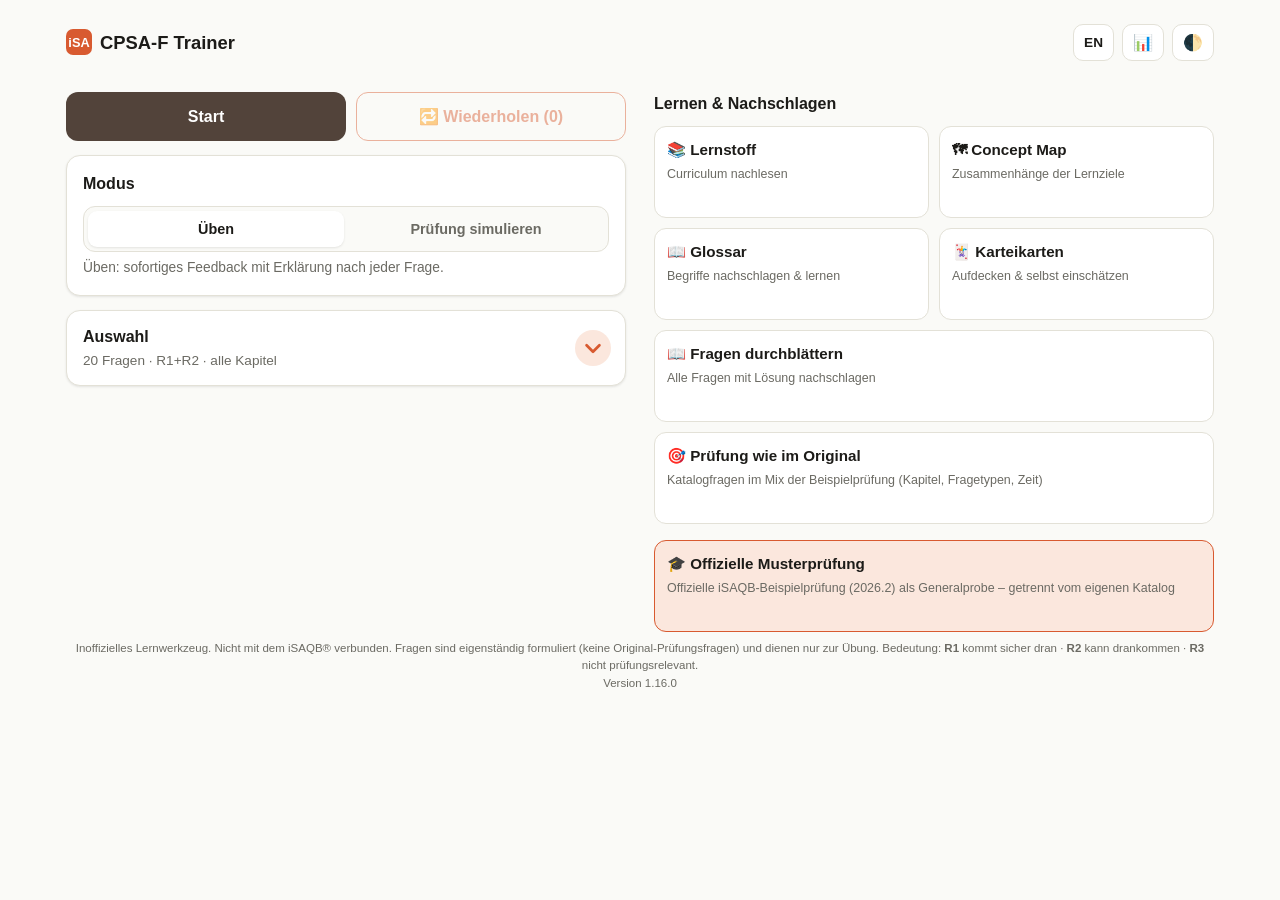
==== commit cffb27df: "New layout" ====
--- a/index.html
+++ b/index.html
@@ -32,6 +32,8 @@
         <button class="btn ghost" id="discardBtn" data-i18n="home.discard" style="flex:1">Verwerfen</button>
       </div>
     </div>
+    <div class="home-grid">
+    <div class="home-main">
     <div class="row homeactions">
       <button class="btn" id="startBtn" data-i18n="home.start" style="flex:1.5">Start</button>
       <button class="btn secondary" id="srsBtn" style="flex:1.5;padding-left:8px;padding-right:8px;white-space:nowrap">🔁 Wiederholen (0)</button>
@@ -72,6 +74,8 @@
       </label>
     </details>
 
+    </div>
+    <div class="home-learn">
     <h2 class="homeh" data-i18n="home.learn">Lernen &amp; Nachschlagen</h2>
     <div class="tiles">
       <button class="tile" id="refBtn"><b data-i18n="home.ref">📚 Lernstoff</b><small data-i18n="tile.ref">Curriculum nachlesen</small></button>
@@ -85,11 +89,14 @@
 
     <button class="tile mock" id="mockBtn"><b data-i18n="home.mock">🎓 Offizielle Musterprüfung</b><small data-i18n="tile.mock">Offizielle iSAQB-Beispielprüfung (2026.2) als Generalprobe – getrennt vom eigenen Katalog</small></button>
 
+    </div>
+    </div>
+
     <footer class="disc">
       <span data-i18n="footer.disc">Inoffizielles Lernwerkzeug. Nicht mit dem iSAQB® verbunden. Fragen sind eigenständig
       formuliert (keine Original-Prüfungsfragen) und dienen nur zur Übung.
       Bedeutung: <b>R1</b> kommt sicher dran · <b>R2</b> kann drankommen · <b>R3</b> nicht prüfungsrelevant.</span>
-      <br>Version <span id="appVersion">1.15.0</span>
+      <br>Version <span id="appVersion">1.16.0</span>
     </footer>
   </section>
 
@@ -108,6 +115,7 @@
       <div class="qtext" id="qText"></div>
       <div class="qtype" id="qType"></div>
       <div id="optList"></div>
+      <p class="kbdhint" data-i18n="kbd.quiz">Tastatur: <kbd>1</kbd>–<kbd>5</kbd> Antwort wählen · <kbd>Enter</kbd> Weiter · <kbd>←</kbd> Zurück</p>
       <div id="explainBox"></div>
     </div>
   </section>
@@ -185,6 +193,7 @@
       <div class="qmeta" style="margin-bottom:6px"><span><span class="badge" id="flashBadge">R1</span> <span class="lz" id="flashChapter" style="margin:0"></span></span></div>
       <div class="qtext" id="flashQ"></div>
       <div id="flashBody"></div>
+      <p class="kbdhint" data-i18n="kbd.flash">Tastatur: <kbd>Enter</kbd> Aufdecken · <kbd>1</kbd> Nicht gewusst · <kbd>2</kbd> Gewusst</p>
     </div>
   </section>
 
--- a/css/styles.css
+++ b/css/styles.css
@@ -42,7 +42,7 @@
     padding:0 env(safe-area-inset-right) env(safe-area-inset-bottom) env(safe-area-inset-left);
     -webkit-text-size-adjust:100%;
   }
-  .app{max-width:640px;margin:0 auto;padding:0 16px 96px}
+  .app{max-width:640px;margin:0 auto;padding:0 16px calc(112px + env(safe-area-inset-bottom,0px))}
   header.top{display:flex;align-items:center;justify-content:space-between;margin:0 -16px 12px;padding:calc(env(safe-area-inset-top,0px) + 24px) 16px 10px;gap:8px;position:sticky;top:0;z-index:6;background:var(--bg);border-bottom:1px solid transparent}
   header.top.sub{border-bottom-color:var(--border)}
   header.top.sub h1{display:none}
@@ -390,3 +390,42 @@
 .gl-arrow{text-align:center;color:var(--muted);line-height:1.1;margin:2px 0;font-weight:700}
 .gl-hub{margin-top:8px;border:2px solid var(--gl-blue-s);background:var(--gl-blue);border-radius:12px;padding:9px 12px;text-align:center}
 .gl-hub b{display:block}.gl-hub span{font-size:.82rem;color:var(--muted)}
+
+/* --- Desktop-Layout (Smartphone bleibt unverändert) --- */
+@media (min-width:900px){
+  .app{max-width:1080px;padding-bottom:120px}
+  header.top{margin:0 -16px 20px}
+  /* Lese-/Fokus-Screens bleiben schmal und zentriert */
+  #quiz,#result,#flash,#browse,#reference,#glossary,#review,#data,#mockexam{max-width:720px;margin-left:auto;margin-right:auto}
+  .fixedbar .inner{max-width:720px}
+  /* Startseite: zwei Spalten (Start & Optionen | Lernen & Nachschlagen) */
+  .home-grid{display:grid;grid-template-columns:minmax(0,1fr) minmax(0,1fr);gap:28px;align-items:start}
+  .home-learn .homeh{margin-top:0}
+  .home-learn .tiles{grid-template-columns:1fr 1fr}
+  .tile{min-height:92px;transition:border-color .12s,box-shadow .12s,transform .12s}
+  .tile:hover{border-color:var(--accent);box-shadow:0 3px 10px rgba(0,0,0,.08);transform:translateY(-1px)}
+  .btn:not(:disabled):hover{filter:brightness(1.08)}
+  .chip:hover{border-color:var(--accent)}
+  .row .btn{width:auto}
+  /* Statistik: Karten in zwei Spalten */
+  #stats{display:grid;grid-template-columns:minmax(0,1fr) minmax(0,1fr);gap:0 20px;align-items:start}
+  #stats>.btn{grid-column:1/-1;max-width:420px;margin-left:auto;margin-right:auto;width:100%}
+  #stats>.card:first-child{grid-column:1/-1}
+  .stat-grid{grid-template-columns:repeat(4,1fr)}
+  /* Concept Map nutzt volle Breite */
+  #conceptmap{max-width:none}
+}
+@media (min-width:1200px){
+  .app{max-width:1180px}
+}
+
+/* Tastaturhinweise & schwebende Aktionsleiste (nur Desktop) */
+.kbdhint{display:none}
+@media (min-width:900px) and (hover:hover){
+  .kbdhint{display:block;color:var(--muted);font-size:.78rem;text-align:center;margin:10px 0 0}
+  kbd{font:inherit;font-size:.72rem;font-weight:600;border:1px solid var(--border);border-bottom-width:2px;border-radius:5px;padding:1px 6px;background:var(--card)}
+}
+@media (min-width:900px){
+  .fixedbar{left:50%;right:auto;transform:translateX(-50%);width:720px;max-width:calc(100% - 32px);bottom:16px;border:1px solid var(--border);border-radius:16px;padding:10px 12px;box-shadow:0 6px 24px rgba(0,0,0,.12)}
+  .fixedbar .inner{max-width:none}
+}
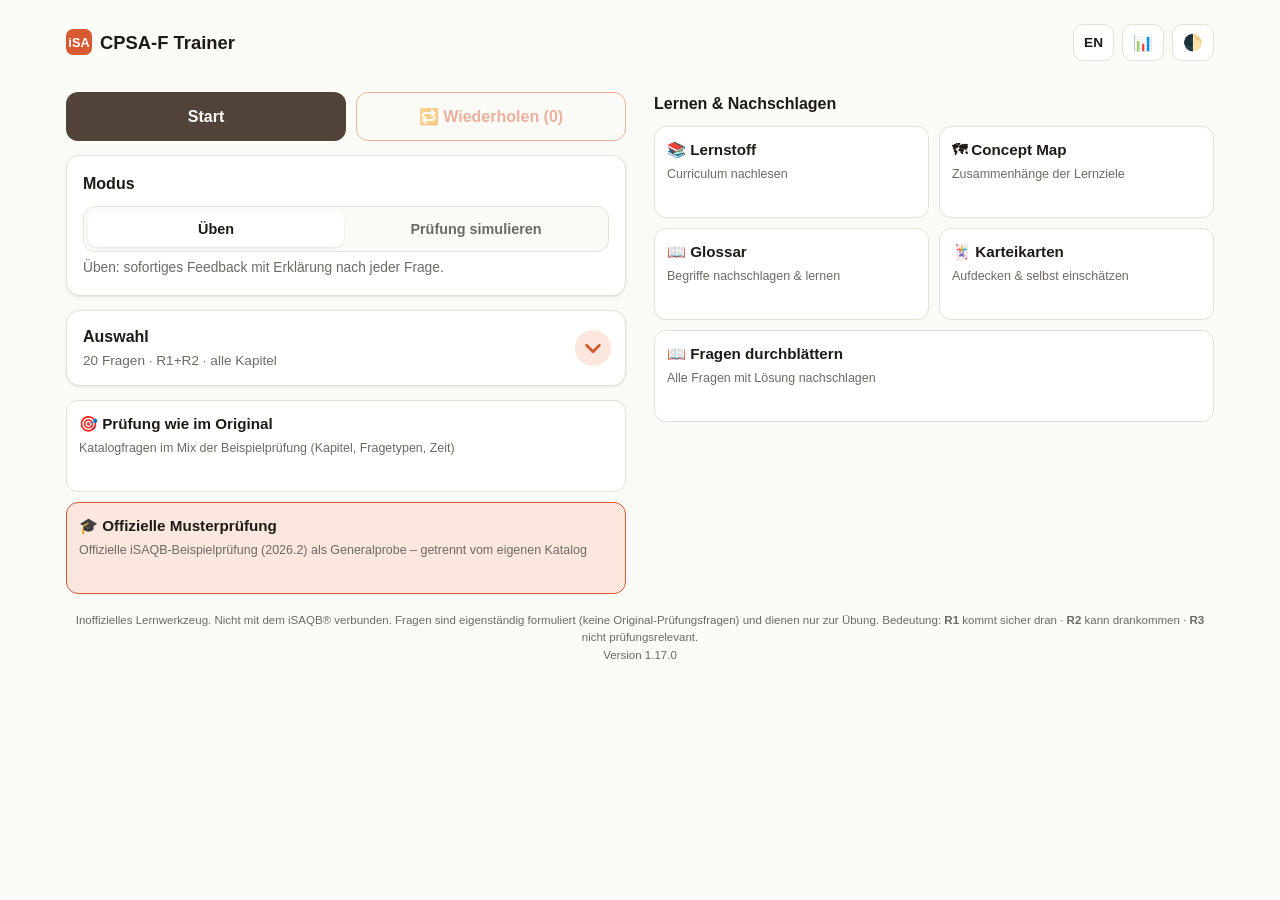
==== commit aa004277: "Adaption in the navigation" ====
--- a/index.html
+++ b/index.html
@@ -96,7 +96,7 @@
       <span data-i18n="footer.disc">Inoffizielles Lernwerkzeug. Nicht mit dem iSAQB® verbunden. Fragen sind eigenständig
       formuliert (keine Original-Prüfungsfragen) und dienen nur zur Übung.
       Bedeutung: <b>R1</b> kommt sicher dran · <b>R2</b> kann drankommen · <b>R3</b> nicht prüfungsrelevant.</span>
-      <br>Version <span id="appVersion">1.16.0</span>
+      <br>Version <span id="appVersion">1.17.0</span>
     </footer>
   </section>
 
@@ -107,6 +107,12 @@
       <span id="qScore"></span>
     </div>
     <div class="progress"><i id="progBar" style="width:0%"></i></div>
+    <nav class="qnav" id="qNav" aria-label="Fragenübersicht">
+      <div class="qnav-in">
+        <button class="qnav-head" id="qNavHead" type="button" aria-expanded="false"><span id="qNavTitle">Fragenübersicht</span><span class="qnav-sum" id="qNavSum"></span><span class="qnav-chev" aria-hidden="true">▾</span></button>
+        <div class="qnav-body" id="qNavBody"><div class="qnav-grid" id="qNavGrid"></div><p class="qnav-legend" id="qNavLegend"></p></div>
+      </div>
+    </nav>
     <div class="card">
       <div class="qmeta" style="margin-bottom:6px">
         <span><span class="badge" id="qBadge">R1</span> <span class="pts" id="qPts" style="display:none"></span> <span class="lz" id="qChapter" style="margin:0"></span></span>
--- a/css/styles.css
+++ b/css/styles.css
@@ -429,3 +429,47 @@
   .fixedbar{left:50%;right:auto;transform:translateX(-50%);width:720px;max-width:calc(100% - 32px);bottom:16px;border:1px solid var(--border);border-radius:16px;padding:10px 12px;box-shadow:0 6px 24px rgba(0,0,0,.12)}
   .fixedbar .inner{max-width:none}
 }
+
+/* Zurück-Button im Kopf: lange Beschriftungen („← Zurück zur Concept Map“) kürzen statt umbrechen */
+#navBack{white-space:nowrap;overflow:hidden;text-overflow:ellipsis;min-width:0;flex:0 1 auto}
+
+/* Fragenübersicht (Quiz): mobil aufklappbarer Streifen, ab 1200px Seitenleiste */
+.qnav{margin-bottom:12px}
+.qnav-head{width:100%;display:flex;align-items:center;gap:8px;background:var(--card);border:1px solid var(--border);border-radius:12px;padding:10px 12px;font:inherit;font-size:.85rem;font-weight:600;color:var(--text);cursor:pointer;text-align:left}
+.qnav-sum{margin-left:auto;font-weight:500;color:var(--muted)}
+.qnav-chev{color:var(--muted);transition:transform .15s}
+.qnav.open .qnav-chev{transform:rotate(180deg)}
+.qnav-body{display:none;margin-top:8px;background:var(--card);border:1px solid var(--border);border-radius:12px;padding:12px}
+.qnav.open .qnav-body{display:block}
+.qnav-grid{display:flex;flex-wrap:wrap;gap:8px}
+.qn{position:relative;width:40px;height:40px;border-radius:10px;border:1px solid var(--border);background:var(--bg);color:var(--text);font:inherit;font-size:.85rem;font-weight:600;cursor:pointer;padding:0}
+.qn.sel{border:1px dashed var(--accent);color:var(--accent)}
+.qn.done{background:var(--accent-soft);border-color:var(--accent);color:var(--accent)}
+.qn.ok{background:var(--correct-bg);border-color:var(--correct);color:var(--correct)}
+.qn.bad{background:var(--wrong-bg);border-color:var(--wrong);color:var(--wrong)}
+.qn.cur{outline:2px solid var(--text);outline-offset:2px}
+.qn.bm::after{content:"★";position:absolute;top:-6px;right:-4px;font-size:.72rem;color:var(--r2)}
+.qn:focus-visible,.qnav-head:focus-visible{outline:2px solid var(--accent);outline-offset:2px}
+.qnav-legend{margin:10px 0 0;font-size:.74rem;color:var(--muted)}
+@media (min-width:1200px){
+  #quiz{position:relative}
+  .qnav{position:absolute;left:calc(100% + 24px);top:0;bottom:0;width:188px;margin:0}
+  .qnav-in{position:sticky;top:96px}
+  .qnav-head{pointer-events:none;cursor:default;flex-wrap:wrap;row-gap:2px}
+  .qnav-sum{margin-left:0;width:100%;font-size:.78rem}
+  .qnav-chev{display:none}
+  .qnav-body{display:block}
+  .qn:hover{border-color:var(--accent)}
+}
+
+/* Der „← Zurück zu …“-Button oben im Lernstoff ist ersetzt durch den Header-Button (bleibt als Klick-Ziel im DOM) */
+#refBackBtn{display:none!important}
+
+/* Tastaturfokus auf Antwortzeilen */
+.opt:focus-visible{outline:2px solid var(--accent);outline-offset:2px}
+
+/* Desktop: Prüfungs-Kacheln in der linken Spalte */
+@media (min-width:900px){
+  .home-main .tile.wide,.home-main .tile.mock{margin-top:0;margin-bottom:10px}
+  .home-main .seldet{margin-bottom:14px}
+}
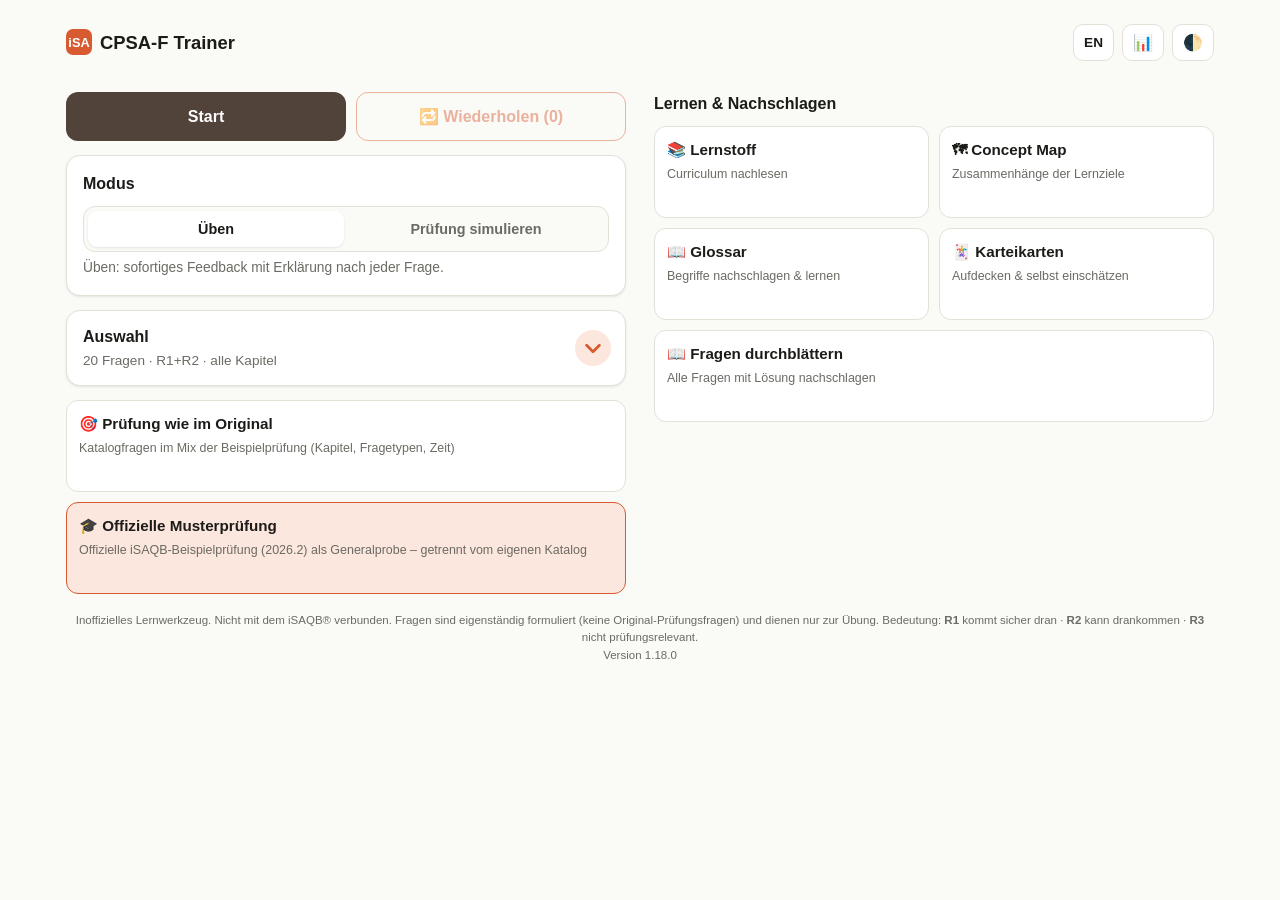
==== commit 3693a086: "Update version" ====
--- a/index.html
+++ b/index.html
@@ -9,6 +9,9 @@
 <meta name="apple-mobile-web-app-title" content="iSAQB Trainer">
 <title>iSAQB CPSA-F Trainer</title>
 <link rel="stylesheet" href="css/styles.css">
+<link rel="icon" href="icons/favicon.svg" type="image/svg+xml">
+<link rel="icon" href="icons/favicon.ico" sizes="48x48">
+<link rel="apple-touch-icon" href="icons/apple-touch-icon.png">
 </head>
 <body>
 <div class="app">
@@ -96,7 +99,7 @@
       <span data-i18n="footer.disc">Inoffizielles Lernwerkzeug. Nicht mit dem iSAQB® verbunden. Fragen sind eigenständig
       formuliert (keine Original-Prüfungsfragen) und dienen nur zur Übung.
       Bedeutung: <b>R1</b> kommt sicher dran · <b>R2</b> kann drankommen · <b>R3</b> nicht prüfungsrelevant.</span>
-      <br>Version <span id="appVersion">1.17.0</span>
+      <br>Version <span id="appVersion">1.18.0</span>
     </footer>
   </section>
 
@@ -121,7 +124,7 @@
       <div class="qtext" id="qText"></div>
       <div class="qtype" id="qType"></div>
       <div id="optList"></div>
-      <p class="kbdhint" data-i18n="kbd.quiz">Tastatur: <kbd>1</kbd>–<kbd>5</kbd> Antwort wählen · <kbd>Enter</kbd> Weiter · <kbd>←</kbd> Zurück</p>
+      <p class="kbdhint" id="kbdQuiz">Tastatur: <kbd>1</kbd>–<kbd>5</kbd> Antwort wählen · <kbd>Enter</kbd> Weiter · <kbd>←</kbd> Zurück</p>
       <div id="explainBox"></div>
     </div>
   </section>
--- a/css/styles.css
+++ b/css/styles.css
@@ -423,6 +423,7 @@
 .kbdhint{display:none}
 @media (min-width:900px) and (hover:hover){
   .kbdhint{display:block;color:var(--muted);font-size:.78rem;text-align:center;margin:10px 0 0}
+  .krow.kactive{border-color:var(--accent);box-shadow:0 0 0 1px var(--accent)}
   kbd{font:inherit;font-size:.72rem;font-weight:600;border:1px solid var(--border);border-bottom-width:2px;border-radius:5px;padding:1px 6px;background:var(--card)}
 }
 @media (min-width:900px){
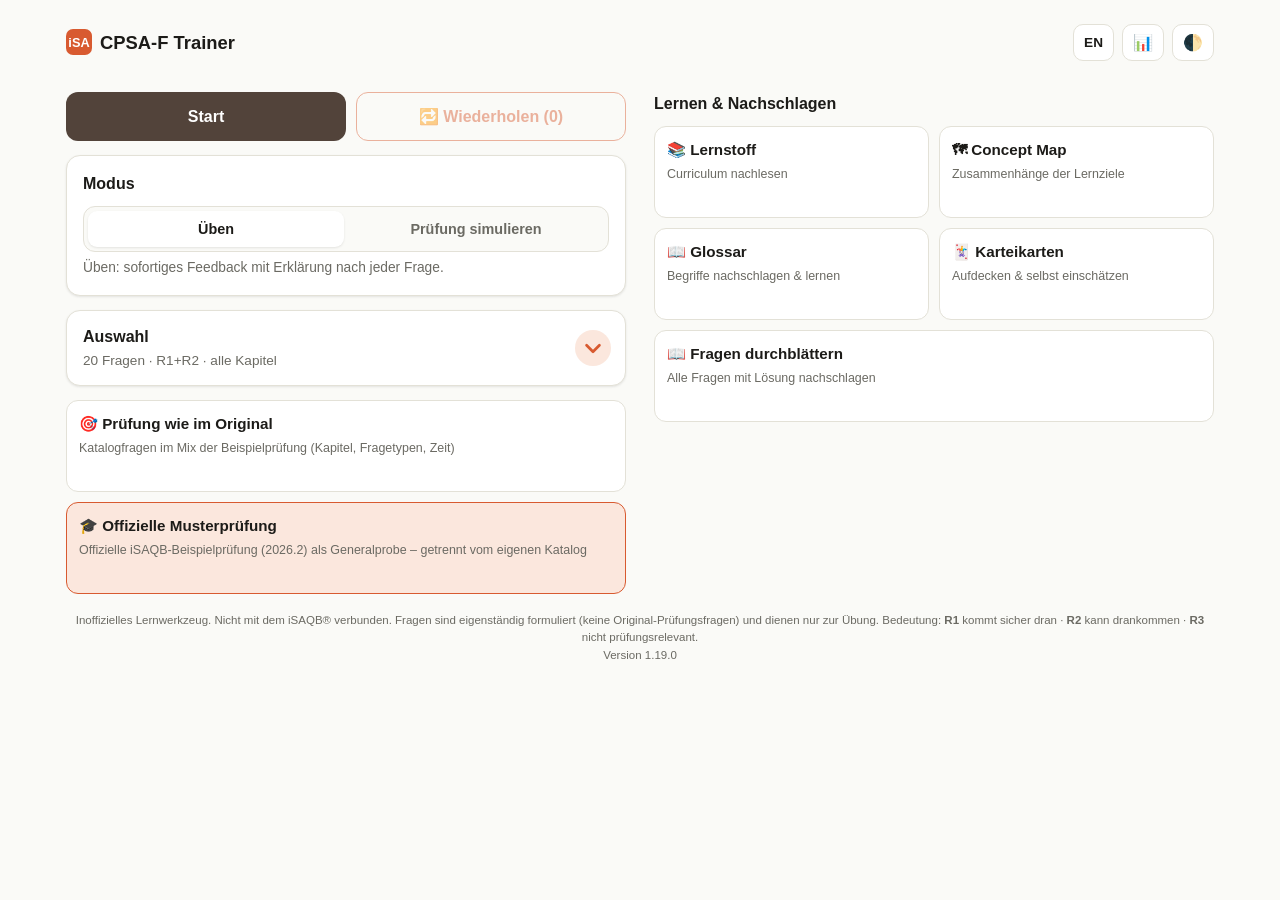
==== commit 387f32f8: "New guessed button" ====
--- a/index.html
+++ b/index.html
@@ -39,7 +39,7 @@
     <div class="home-main">
     <div class="row homeactions">
       <button class="btn" id="startBtn" data-i18n="home.start" style="flex:1.5">Start</button>
-      <button class="btn secondary" id="srsBtn" style="flex:1.5;padding-left:8px;padding-right:8px;white-space:nowrap">🔁 Wiederholen (0)</button>
+      <button class="btn secondary" id="srsBtn" data-i18n-title="srs.title" title="Fragen, deren Wiederholungstermin erreicht ist" style="flex:1.5;padding-left:8px;padding-right:8px;white-space:nowrap">🔁 Wiederholen (0)</button>
     </div>
 
     <div class="card" style="margin-top:14px">
@@ -99,7 +99,7 @@
       <span data-i18n="footer.disc">Inoffizielles Lernwerkzeug. Nicht mit dem iSAQB® verbunden. Fragen sind eigenständig
       formuliert (keine Original-Prüfungsfragen) und dienen nur zur Übung.
       Bedeutung: <b>R1</b> kommt sicher dran · <b>R2</b> kann drankommen · <b>R3</b> nicht prüfungsrelevant.</span>
-      <br>Version <span id="appVersion">1.18.0</span>
+      <br>Version <span id="appVersion">1.19.0</span>
     </footer>
   </section>
 
@@ -295,6 +295,7 @@
   <div class="inner">
     <button class="btn secondary" id="quitBtn" data-i18n="bar.pause" style="flex:0 0 90px">Pause</button>
     <button class="btn secondary hidden" id="prevBtn" style="flex:0 0 110px">← Zurück</button>
+    <button class="btn secondary hidden" id="guessBtn" aria-pressed="false" style="flex:0 0 auto">🎲 Geraten</button>
     <button class="btn" id="primaryBtn">Prüfen</button>
   </div>
 </div>
--- a/css/styles.css
+++ b/css/styles.css
@@ -150,6 +150,9 @@
   .fixedbar{position:fixed;left:0;right:0;bottom:0;background:var(--card);border-top:1px solid var(--border);padding:12px 16px calc(12px + env(safe-area-inset-bottom));z-index:5}
   .fixedbar .inner{max-width:640px;margin:0 auto;display:flex;gap:10px}
   .fixedbar .btn{margin-top:0}
+  #guessBtn{width:auto;white-space:nowrap} #quizBar #primaryBtn{flex:1 1 0;min-width:0}
+  #guessBtn.on{background:var(--accent-soft);border-color:var(--accent);color:var(--accent)}
+  @media (max-width:520px){ #guessBtn .lbl{display:none} #guessBtn{padding-left:14px;padding-right:14px} #prevBtn .lbl{display:none} #prevBtn{flex-basis:56px!important} }
   .bookmark{background:none;border:none;color:var(--muted);font-size:1.3rem;cursor:pointer;padding:4px 6px}
   .bookmark.on{color:var(--r2)}
   /* Stats */
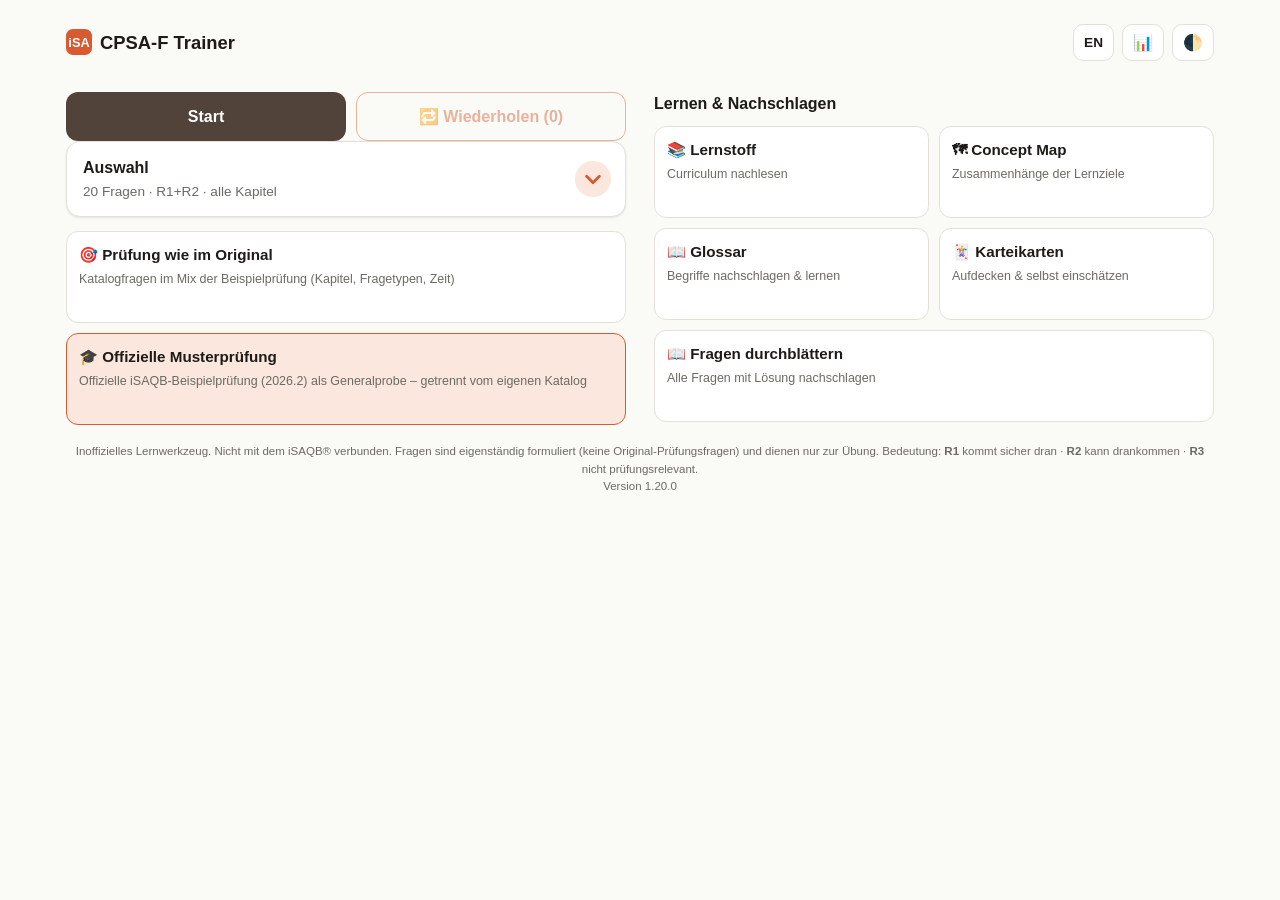
==== commit 559614d3: "Merged two learn modi" ====
--- a/index.html
+++ b/index.html
@@ -42,15 +42,6 @@
       <button class="btn secondary" id="srsBtn" data-i18n-title="srs.title" title="Fragen, deren Wiederholungstermin erreicht ist" style="flex:1.5;padding-left:8px;padding-right:8px;white-space:nowrap">🔁 Wiederholen (0)</button>
     </div>
 
-    <div class="card" style="margin-top:14px">
-      <h2 data-i18n="home.mode">Modus</h2>
-      <div class="seg" id="modeSeg">
-        <button data-mode="practice" class="active" data-i18n="mode.practice">Üben</button>
-        <button data-mode="exam" data-i18n="mode.exam">Prüfung simulieren</button>
-      </div>
-      <p class="hint" id="modeHint">Üben: sofortiges Feedback mit Erklärung nach jeder Frage.</p>
-    </div>
-
     <details class="card seldet" id="selDetails">
       <summary><span class="seltitle" data-i18n="home.sel">Auswahl</span><span class="selsum" id="selSummary"></span></summary>
       <h3 class="selh"><span data-i18n="home.chapters">Kapitel</span> <span class="count-tag" id="chapCount"></span></h3>
@@ -99,7 +90,7 @@
       <span data-i18n="footer.disc">Inoffizielles Lernwerkzeug. Nicht mit dem iSAQB® verbunden. Fragen sind eigenständig
       formuliert (keine Original-Prüfungsfragen) und dienen nur zur Übung.
       Bedeutung: <b>R1</b> kommt sicher dran · <b>R2</b> kann drankommen · <b>R3</b> nicht prüfungsrelevant.</span>
-      <br>Version <span id="appVersion">1.19.0</span>
+      <br>Version <span id="appVersion">1.20.0</span>
     </footer>
   </section>
 
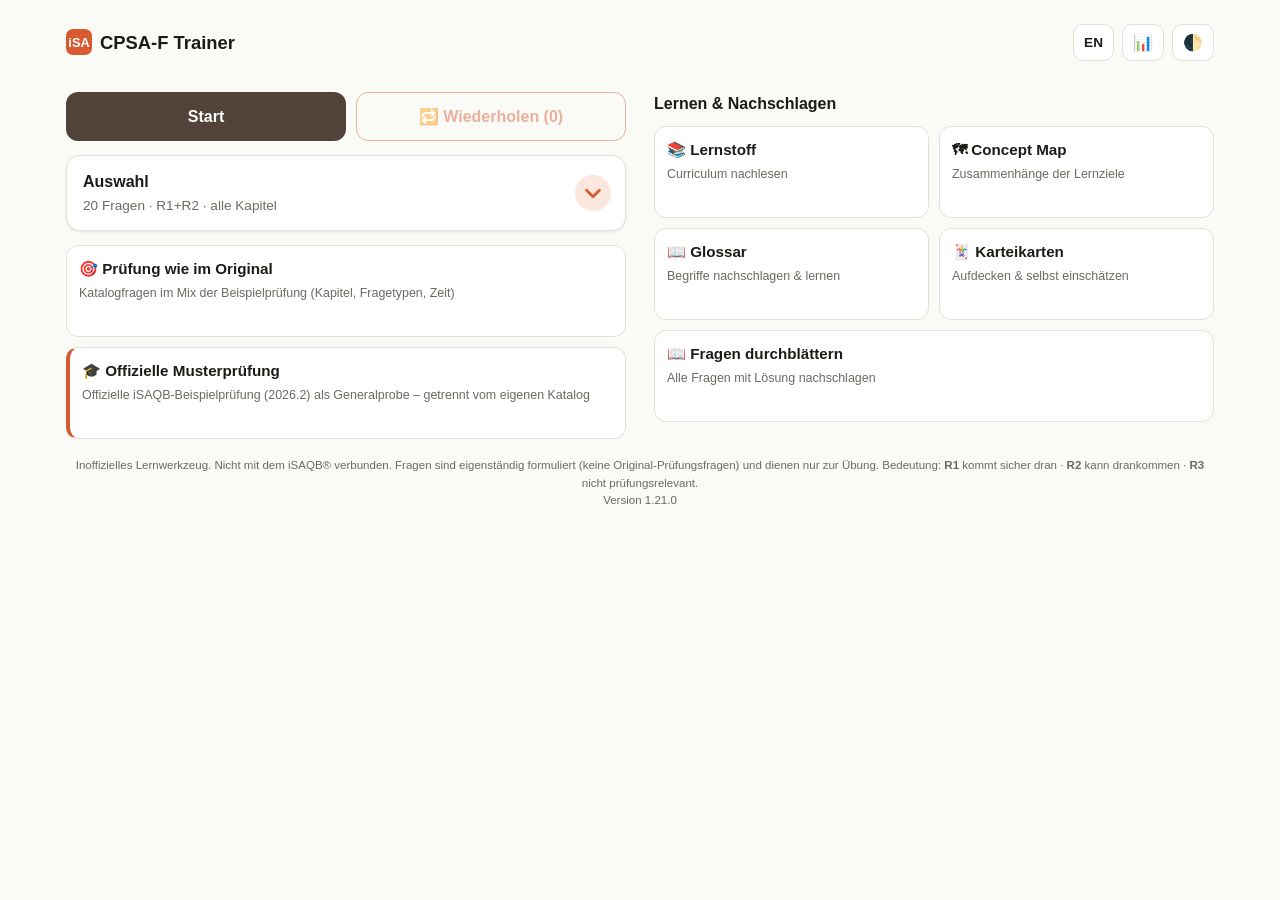
==== commit 44acdbae: "Remove unnecessary options and update version" ====
--- a/index.html
+++ b/index.html
@@ -58,7 +58,6 @@
       <h3 class="selh" data-i18n="home.moreOptions">Weitere Optionen</h3>
       <div class="chips">
         <span class="chip" id="onlyBookmarks" data-i18n="opt.bookmarks">☆ Nur Lesezeichen</span>
-        <span class="chip" id="onlyWrong" data-i18n="opt.wrong">✕ Nur falsch beantwortete</span>
         <span class="chip active" id="spacedRep" data-i18n="opt.spaced">↻ Fehler bevorzugen</span>
         <span class="chip active" id="shuffleOpts" data-i18n="opt.shuffle">🔀 Antworten mischen</span>
       </div>
@@ -90,7 +89,7 @@
       <span data-i18n="footer.disc">Inoffizielles Lernwerkzeug. Nicht mit dem iSAQB® verbunden. Fragen sind eigenständig
       formuliert (keine Original-Prüfungsfragen) und dienen nur zur Übung.
       Bedeutung: <b>R1</b> kommt sicher dran · <b>R2</b> kann drankommen · <b>R3</b> nicht prüfungsrelevant.</span>
-      <br>Version <span id="appVersion">1.20.0</span>
+      <br>Version <span id="appVersion">1.21.0</span>
     </footer>
   </section>
 
--- a/css/styles.css
+++ b/css/styles.css
@@ -291,7 +291,7 @@
 
 /* Startseite: Aktionen oben, Auswahl eingeklappt, Lern-Kacheln */
 .homeactions{margin-bottom:0}.homeactions .btn{margin-top:0}
-.seldet{padding:0}.seldet summary{list-style:none;cursor:pointer;padding:14px 16px;display:flex;flex-direction:column;gap:2px;min-height:48px}
+.seldet{padding:0;margin-top:14px}.seldet summary{list-style:none;cursor:pointer;padding:14px 16px;display:flex;flex-direction:column;gap:2px;min-height:48px}
 .seldet summary::-webkit-details-marker{display:none}
 .seldet summary{position:relative;padding-right:64px}
 .seldet summary::after{content:"";position:absolute;right:14px;top:50%;width:36px;height:36px;margin-top:-18px;border-radius:50%;background:var(--accent-soft) url("data:image/svg+xml,%3Csvg xmlns='http://www.w3.org/2000/svg' viewBox='0 0 24 24' fill='none' stroke='%23d85a30' stroke-width='3' stroke-linecap='round' stroke-linejoin='round'%3E%3Cpath d='M5 9l7 7 7-7'/%3E%3C/svg%3E") center/22px no-repeat;transition:transform .2s}
@@ -305,7 +305,7 @@
 .tile{display:flex;flex-direction:column;gap:4px;text-align:left;background:var(--card);color:var(--text);border:1px solid var(--border);border-radius:12px;padding:12px;cursor:pointer;font:inherit;min-height:76px}
 .tile b{font-size:.95rem}.tile small{color:var(--muted);font-size:.78rem;line-height:1.3}
 .tile.wide{width:100%;margin-top:10px}
-.tile.mock{width:100%;margin-top:16px;border-color:var(--accent);background:var(--accent-soft)}
+.tile.mock{width:100%;margin-top:16px;border-left:4px solid var(--accent)}
 .tile:active{transform:scale(.98)}
 
 /* Hinweis-Dialog (Update / überarbeitete Fragen) */
